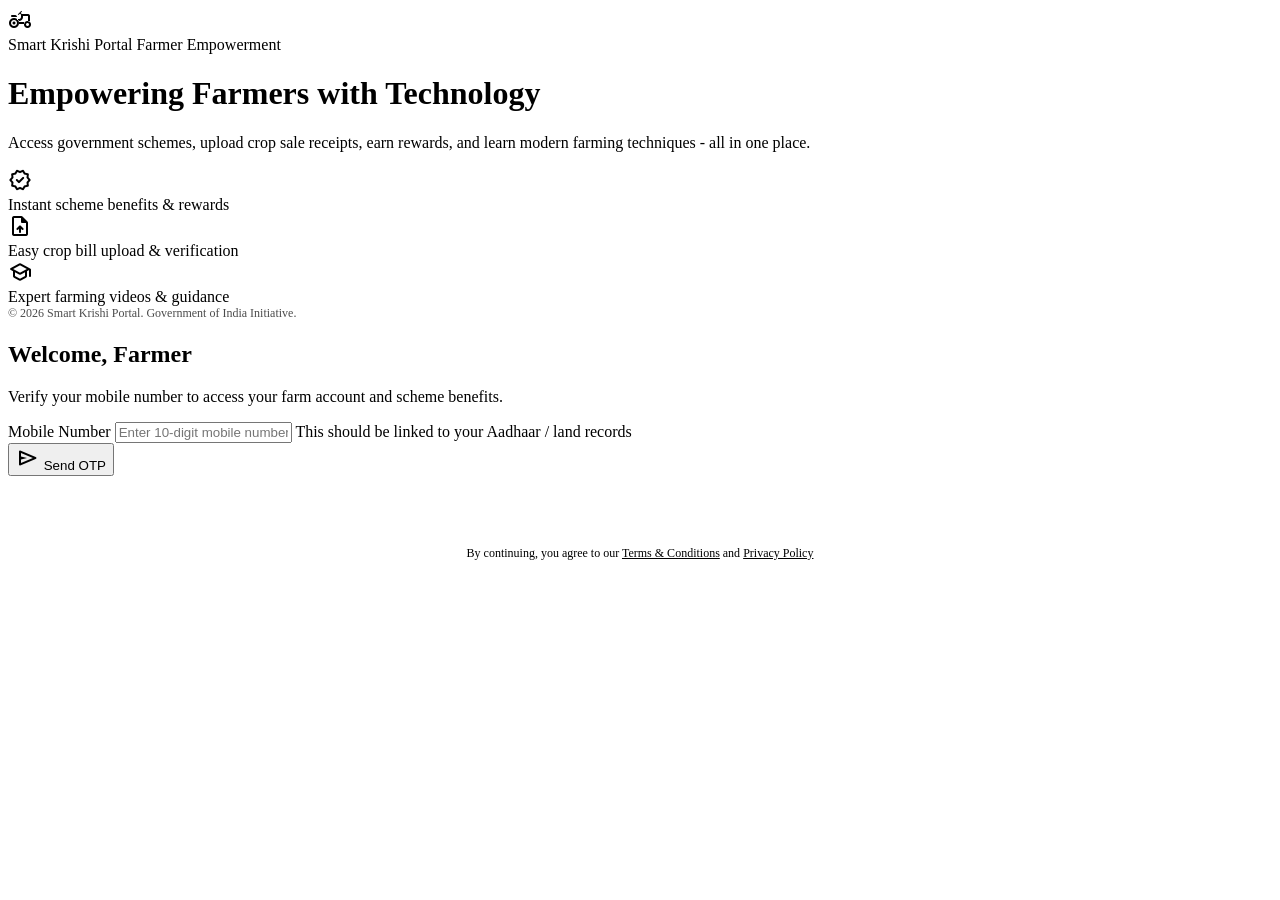
==== index.html @ aedfc5fe "Add files via upload" ====
<!DOCTYPE html>
<html lang="en">
<head>
    <meta charset="UTF-8">
    <meta name="viewport" content="width=device-width, initial-scale=1.0">
    <title>Smart Krishi Portal - Farmer Login</title>
    <link rel="preconnect" href="https://fonts.googleapis.com">
    <link rel="preconnect" href="https://fonts.gstatic.com" crossorigin>
    <link href="https://fonts.googleapis.com/css2?family=Nunito:wght@400;600;700;800&display=swap" rel="stylesheet">
    <link href="https://fonts.googleapis.com/css2?family=Material+Symbols+Rounded:opsz,wght,FILL,GRAD@24,400,1,0" rel="stylesheet" />
    <link rel="stylesheet" href="./styles/styles.css">
</head>
<body class="campaign-bhoomi">
    <div class="auth-layout">
        <!-- Left Visual Panel (Desktop Only) -->
        <div class="auth-visual">
            <div class="auth-brand">
                <div class="auth-brand-icon">
                    <span class="material-symbols-rounded">agriculture</span>
                </div>
                <div class="auth-brand-name">
                    Smart Krishi Portal
                    <span>Farmer Empowerment</span>
                </div>
            </div>
            
            <div class="auth-visual-content">
                <h1>Empowering Farmers with Technology</h1>
                <p>Access government schemes, upload crop sale receipts, earn rewards, and learn modern farming techniques - all in one place.</p>
                
                <div class="auth-features">
                    <div class="auth-feature">
                        <div class="auth-feature-icon">
                            <span class="material-symbols-rounded">verified</span>
                        </div>
                        <span>Instant scheme benefits & rewards</span>
                    </div>
                    <div class="auth-feature">
                        <div class="auth-feature-icon">
                            <span class="material-symbols-rounded">upload_file</span>
                        </div>
                        <span>Easy crop bill upload & verification</span>
                    </div>
                    <div class="auth-feature">
                        <div class="auth-feature-icon">
                            <span class="material-symbols-rounded">school</span>
                        </div>
                        <span>Expert farming videos & guidance</span>
                    </div>
                </div>
            </div>
            
            <div style="position: relative; z-index: 1; font-size: 12px; opacity: 0.7;">
                © 2026 Smart Krishi Portal. Government of India Initiative.
            </div>
        </div>
        
        <!-- Right Form Panel -->
        <div class="auth-form-container">
            <div class="auth-form">
                <h2>Welcome, Farmer</h2>
                <p class="auth-form-subtitle">Verify your mobile number to access your farm account and scheme benefits.</p>
                
                <form id="otpForm">
                    <div class="form-group">
                        <label class="form-label" for="mobileNumber">Mobile Number</label>
                        <input 
                            type="tel" 
                            id="mobileNumber" 
                            class="form-input" 
                            placeholder="Enter 10-digit mobile number"
                            maxlength="10"
                            pattern="[0-9]{10}"
                            required
                        >
                        <span class="form-hint">This should be linked to your Aadhaar / land records</span>
                    </div>
                    
                    <div id="otpSection" style="display: none;">
                        <label class="form-label">Enter OTP</label>
                        <p style="font-size: 13px; color: var(--brand-text-muted); margin-bottom: 16px;">
                            We've sent a 4-digit code to your mobile number
                        </p>
                        
                        <div class="otp-container">
                            <input type="text" class="otp-box" maxlength="1" inputmode="numeric" pattern="[0-9]">
                            <input type="text" class="otp-box" maxlength="1" inputmode="numeric" pattern="[0-9]">
                            <input type="text" class="otp-box" maxlength="1" inputmode="numeric" pattern="[0-9]">
                            <input type="text" class="otp-box" maxlength="1" inputmode="numeric" pattern="[0-9]">
                        </div>
                        
                        <p style="text-align: center; font-size: 13px; color: var(--brand-text-muted); margin-top: 16px;">
                            Didn't receive the code? <a href="#" style="color: var(--brand-primary); font-weight: 700;">Resend OTP</a>
                        </p>
                    </div>
                    
                    <button type="submit" class="btn btn-primary" id="submitBtn">
                        <span class="material-symbols-rounded">send</span>
                        Send OTP
                    </button>
                </form>
                
                <div style="margin-top: 32px; padding-top: 24px; border-top: 1px solid var(--brand-border); text-align: center;">
                    <p style="font-size: 12px; color: var(--brand-text-muted); line-height: 1.6;">
                        By continuing, you agree to our 
                        <a href="#" style="color: var(--brand-primary);">Terms & Conditions</a> and 
                        <a href="#" style="color: var(--brand-primary);">Privacy Policy</a>
                    </p>
                </div>
            </div>
        </div>
    </div>
    
    <script src="scripts/app.js"></script>
</body>
</html>
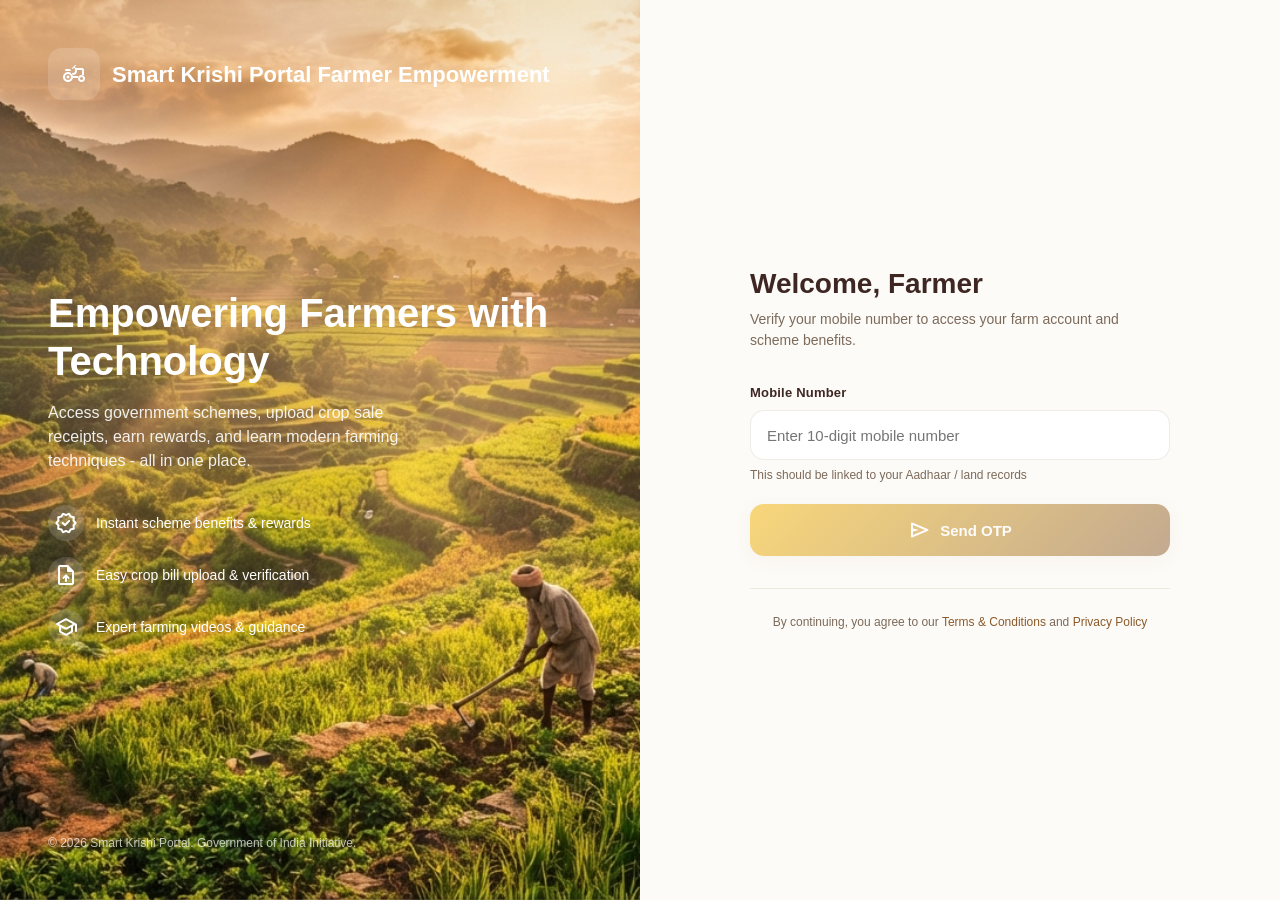
==== commit 2e13cc82: "Update index.html" ====
--- a/index.html
+++ b/index.html
@@ -12,7 +12,6 @@
 </head>
 <body class="campaign-bhoomi">
     <div class="auth-layout">
-        <!-- Left Visual Panel (Desktop Only) -->
         <div class="auth-visual">
             <div class="auth-brand">
                 <div class="auth-brand-icon">
@@ -55,7 +54,6 @@
             </div>
         </div>
         
-        <!-- Right Form Panel -->
         <div class="auth-form-container">
             <div class="auth-form">
                 <h2>Welcome, Farmer</h2>
@@ -113,4 +111,4 @@
     
     <script src="scripts/app.js"></script>
 </body>
-</html>+</html>
--- a/styles/styles.css
+++ b/styles/styles.css
@@ -0,0 +1,4003 @@
+@charset "UTF-8";
+:root {
+  --brand-primary: #8B5A2B;
+  --brand-primary-dark: #6B4423;
+  --brand-accent: #F4B400;
+  --brand-accent-light: #FFD54F;
+  --brand-bg: #FDFBF7;
+  --brand-surface: #FFFFFF;
+  --brand-text: #3E2723;
+  --brand-text-muted: #7C6A5B;
+  --brand-border: rgba(139, 90, 43, 0.12);
+  --success: #2D6A4F;
+  --success-light: #D1FAE5;
+  --warning: #D97706;
+  --warning-light: #FEF3C7;
+  --danger: #B91C1C;
+  --danger-light: #FEE2E2;
+  --locked: #6B7280;
+  --locked-light: #F3F4F6;
+  --font-heading: 'Nunito', sans-serif;
+  --font-body: 'Nunito', sans-serif;
+  --radius-sm: 10px;
+  --radius-md: 14px;
+  --radius-lg: 20px;
+  --radius-xl: 28px;
+  --shadow-sm: 0 2px 8px rgba(139, 90, 43, 0.06);
+  --shadow: 0 4px 16px rgba(139, 90, 43, 0.08);
+  --shadow-lg: 0 8px 32px rgba(139, 90, 43, 0.12);
+  --container-max: 1280px;
+  --sidebar-width: 260px;
+  --header-height: 72px;
+}
+
+body.campaign-krishi-tech {
+  --brand-primary: #0F4C5C;
+  --brand-primary-dark: #0A3A47;
+  --brand-accent: #00A896;
+  --brand-accent-light: #5FD3C4;
+  --brand-bg: #F1F5F9;
+  --brand-surface: #FFFFFF;
+  --brand-text: #1E293B;
+  --brand-text-muted: #64748B;
+  --brand-border: rgba(15, 76, 92, 0.12);
+  --radius-sm: 8px;
+  --radius-md: 12px;
+  --radius-lg: 16px;
+  --radius-xl: 20px;
+  --shadow: 0 4px 16px rgba(15, 76, 92, 0.08);
+}
+
+body.campaign-harit {
+  --brand-primary: #2D6A4F;
+  --brand-primary-dark: #1B4332;
+  --brand-accent: #95D5B2;
+  --brand-accent-light: #B7E4C7;
+  --brand-bg: #F8FAF5;
+  --brand-surface: #FFFFFF;
+  --brand-text: #1B4332;
+  --brand-text-muted: #52796F;
+  --brand-border: rgba(45, 106, 79, 0.12);
+}
+
+*,
+*::before,
+*::after {
+  box-sizing: border-box;
+  margin: 0;
+  padding: 0;
+}
+
+html {
+  scroll-behavior: smooth;
+  -webkit-text-size-adjust: 100%;
+}
+
+body {
+  font-family: var(--font-body);
+  background-color: #F5EFE6;
+  color: var(--brand-text);
+  min-height: 100vh;
+  line-height: 1.5;
+  transition: background-color 0.3s ease, color 0.3s ease;
+  -webkit-font-smoothing: antialiased;
+}
+
+body.no-scroll {
+  overflow: hidden !important;
+}
+
+img {
+  max-width: 100%;
+  display: block;
+}
+
+button {
+  font-family: inherit;
+  cursor: pointer;
+}
+
+input,
+select,
+textarea {
+  font-family: inherit;
+}
+
+a {
+  color: var(--brand-primary);
+  text-decoration: none;
+}
+
+h1,
+h2,
+h3,
+h4 {
+  font-family: var(--font-heading);
+  font-weight: 700;
+  color: var(--brand-text);
+  line-height: 1.2;
+}
+
+h1 {
+  font-size: 32px;
+}
+
+h2 {
+  font-size: 24px;
+}
+
+h3 {
+  font-size: 20px;
+}
+
+h4 {
+  font-size: 16px;
+}
+
+.text-black {
+  color: var(--brand-text);
+}
+
+.app-layout {
+  min-height: 100vh;
+  display: grid;
+  grid-template-columns: var(--sidebar-width) 1fr;
+  grid-template-rows: var(--header-height) 1fr;
+  grid-template-areas: "sidebar header" "sidebar main";
+}
+
+.sidebar {
+  grid-area: sidebar;
+  background: var(--brand-surface);
+  border-right: 1px solid var(--brand-border);
+  padding: 24px 0;
+  position: sticky;
+  top: 0;
+  height: 100vh;
+  overflow-y: auto;
+  display: flex;
+  flex-direction: column;
+}
+
+.sidebar-logo {
+  padding: 0 24px 24px;
+  border-bottom: 1px solid var(--brand-border);
+  margin-bottom: 16px;
+  display: flex;
+  align-items: center;
+  gap: 12px;
+}
+
+.sidebar-logo-icon {
+  width: 44px;
+  height: 44px;
+  border-radius: var(--radius-md);
+  background: linear-gradient(135deg, var(--brand-accent), var(--brand-primary));
+  display: flex;
+  align-items: center;
+  justify-content: center;
+  color: white;
+  font-size: 24px;
+}
+
+.sidebar-logo-text {
+  font-family: var(--font-heading);
+  font-weight: 800;
+  font-size: 18px;
+  color: var(--brand-text);
+}
+
+.sidebar-logo-text span {
+  display: block;
+  font-size: 11px;
+  font-weight: 500;
+  color: var(--brand-text-muted);
+  letter-spacing: 0.5px;
+  text-transform: uppercase;
+}
+
+.sidebar-nav {
+  flex: 1;
+  padding: 0 12px;
+}
+
+.nav-item {
+  display: flex;
+  align-items: center;
+  gap: 12px;
+  padding: 12px 16px;
+  border-radius: var(--radius-md);
+  color: var(--brand-text-muted);
+  font-weight: 600;
+  font-size: 14px;
+  margin-bottom: 4px;
+  transition: all 0.2s ease;
+}
+
+.nav-item:hover {
+  background: var(--brand-bg);
+  color: var(--brand-primary);
+}
+
+.nav-item.active {
+  background: linear-gradient(135deg, var(--brand-accent), var(--brand-primary));
+  color: white;
+  box-shadow: var(--shadow);
+}
+
+.nav-item .material-symbols-rounded {
+  font-size: 22px;
+}
+
+.sidebar-footer {
+  padding: 16px 24px;
+  border-top: 1px solid var(--brand-border);
+  margin-top: auto;
+}
+
+.theme-selector {
+  display: flex;
+  gap: 8px;
+}
+
+.theme-dot {
+  width: 28px;
+  height: 28px;
+  border-radius: 50%;
+  border: 2px solid transparent;
+  cursor: pointer;
+  transition: all 0.2s ease;
+}
+
+.theme-dot.active {
+  border-color: var(--brand-text);
+  transform: scale(1.1);
+}
+
+.theme-dot.bhoomi {
+  background: linear-gradient(135deg, #F4B400, #8B5A2B);
+}
+
+.theme-dot.krishi {
+  background: linear-gradient(135deg, #00A896, #0F4C5C);
+}
+
+.theme-dot.harit {
+  background: linear-gradient(135deg, #95D5B2, #2D6A4F);
+}
+
+.top-header {
+  grid-area: header;
+  background: var(--brand-surface);
+  border-bottom: 1px solid var(--brand-border);
+  padding: 0 32px;
+  display: flex;
+  align-items: center;
+  justify-content: space-between;
+  position: sticky;
+  top: 0;
+  z-index: 30;
+}
+
+.header-left {
+  display: flex;
+  align-items: center;
+  gap: 16px;
+}
+
+.mobile-menu-btn {
+  display: none;
+  width: 44px;
+  height: 44px;
+  border-radius: var(--radius-md);
+  border: none;
+  background: var(--brand-bg);
+  color: var(--brand-text);
+  align-items: center;
+  justify-content: center;
+}
+
+.page-title {
+  font-family: var(--font-heading);
+  font-size: 20px;
+  font-weight: 700;
+}
+
+.header-right {
+  display: flex;
+  align-items: center;
+  gap: 12px;
+}
+
+.header-icon-btn {
+  width: 44px;
+  height: 44px;
+  border-radius: var(--radius-md);
+  border: 1px solid var(--brand-border);
+  background: transparent;
+  color: var(--brand-text);
+  display: flex;
+  align-items: center;
+  justify-content: center;
+  position: relative;
+  transition: all 0.2s ease;
+}
+
+.header-icon-btn:hover {
+  background: var(--brand-bg);
+}
+
+.notification-dot {
+  position: absolute;
+  top: 8px;
+  right: 8px;
+  width: 10px;
+  height: 10px;
+  border-radius: 50%;
+  background: var(--danger);
+  border: 2px solid var(--brand-surface);
+}
+
+.user-chip {
+  display: flex;
+  align-items: center;
+  gap: 10px;
+  padding: 6px 14px 6px 6px;
+  border-radius: 999px;
+  background: var(--brand-bg);
+  border: 1px solid var(--brand-border);
+}
+
+.user-avatar {
+  width: 34px;
+  height: 34px;
+  border-radius: 50%;
+  background: linear-gradient(135deg, var(--brand-accent), var(--brand-primary));
+  color: white;
+  display: flex;
+  align-items: center;
+  justify-content: center;
+  font-weight: 700;
+  font-size: 14px;
+}
+
+.user-chip-name {
+  font-size: 13px;
+  font-weight: 700;
+  color: var(--brand-text);
+}
+
+.user-chip-role {
+  font-size: 11px;
+  color: var(--brand-text-muted);
+}
+
+.main-content {
+  grid-area: main;
+  padding: 32px;
+  overflow-x: hidden;
+}
+
+.auth-layout {
+  min-height: 100vh;
+  display: grid;
+  grid-template-columns: 1fr 1fr;
+  background: var(--brand-bg);
+}
+
+.auth-visual {
+  background: linear-gradient(135deg, var(--brand-primary) 0%, var(--brand-primary-dark) 100%);
+  padding: 48px;
+  display: flex;
+  flex-direction: column;
+  justify-content: space-between;
+  color: white;
+  position: relative;
+  overflow: hidden;
+  background-image: url("../assets/images/auth-visual-bg.png");
+  background-size: cover;
+  background-position: center;
+  background-blend-mode: overlay;
+}
+
+.auth-visual::before {
+  content: "";
+  position: absolute;
+  top: -50%;
+  right: -30%;
+  width: 600px;
+  height: 600px;
+  border-radius: 50%;
+  background: radial-gradient(circle, var(--brand-accent) 0%, transparent 70%);
+  opacity: 0.3;
+}
+
+.auth-brand {
+  display: flex;
+  align-items: center;
+  gap: 12px;
+  position: relative;
+  z-index: 1;
+}
+
+.auth-brand-icon {
+  width: 52px;
+  height: 52px;
+  border-radius: var(--radius-md);
+  background: rgba(255, 255, 255, 0.15);
+  display: flex;
+  align-items: center;
+  justify-content: center;
+  font-size: 28px;
+}
+
+.auth-brand-name {
+  font-family: var(--font-heading);
+  font-size: 22px;
+  font-weight: 800;
+}
+
+.auth-visual-content {
+  position: relative;
+  z-index: 1;
+}
+
+.auth-visual-content h1 {
+  font-size: 40px;
+  font-weight: 800;
+  color: white;
+  margin-bottom: 16px;
+  line-height: 1.2;
+}
+
+.auth-visual-content p {
+  font-size: 16px;
+  opacity: 0.9;
+  margin-bottom: 32px;
+  max-width: 400px;
+}
+
+.auth-features {
+  display: flex;
+  flex-direction: column;
+  gap: 16px;
+}
+
+.auth-feature {
+  display: flex;
+  align-items: center;
+  gap: 12px;
+  font-size: 14px;
+}
+
+.auth-feature-icon {
+  width: 36px;
+  height: 36px;
+  border-radius: 50%;
+  background: rgba(255, 255, 255, 0.15);
+  display: flex;
+  align-items: center;
+  justify-content: center;
+  font-size: 18px;
+}
+
+.auth-form-container {
+  display: flex;
+  align-items: center;
+  justify-content: center;
+  padding: 48px;
+}
+
+.auth-form {
+  width: 100%;
+  max-width: 420px;
+}
+
+.auth-form h2 {
+  font-size: 28px;
+  margin-bottom: 8px;
+}
+
+.auth-form-subtitle {
+  color: var(--brand-text-muted);
+  font-size: 14px;
+  margin-bottom: 32px;
+}
+
+.form-group {
+  margin-bottom: 20px;
+}
+
+.form-label {
+  display: block;
+  font-size: 13px;
+  font-weight: 700;
+  color: var(--brand-text);
+  margin-bottom: 8px;
+  letter-spacing: 0.2px;
+}
+
+.form-input,
+.form-select,
+.form-textarea {
+  width: 100%;
+  height: 50px;
+  padding: 0 16px;
+  border-radius: var(--radius-md);
+  border: 1.5px solid var(--brand-border);
+  background-color: var(--brand-surface);
+  color: var(--brand-text);
+  font-size: 15px;
+  transition: all 0.2s ease;
+}
+
+.form-textarea {
+  height: auto;
+  padding: 14px 16px;
+  resize: vertical;
+  min-height: 100px;
+}
+
+.form-input:focus,
+.form-select:focus,
+.form-textarea:focus {
+  outline: none;
+  border-color: var(--brand-accent);
+  box-shadow: 0 0 0 4px rgba(244, 180, 0, 0.15);
+}
+
+.form-hint {
+  display: block;
+  margin-top: 6px;
+  color: var(--brand-text-muted);
+  font-size: 12px;
+}
+
+.form-error {
+  display: block;
+  min-height: 16px;
+  margin-top: 6px;
+  color: var(--danger);
+  font-size: 12px;
+  font-weight: 600;
+}
+
+.otp-container {
+  display: flex;
+  gap: 12px;
+  justify-content: center;
+  margin: 28px 0;
+}
+
+.otp-box {
+  width: 64px;
+  height: 64px;
+  text-align: center;
+  font-size: 26px;
+  font-weight: 700;
+  border-radius: var(--radius-md);
+  border: 2px solid var(--brand-border);
+  background-color: var(--brand-surface);
+  color: var(--brand-text);
+  transition: all 0.2s ease;
+}
+
+.otp-box:focus {
+  outline: none;
+  border-color: var(--brand-accent);
+  transform: translateY(-2px);
+  box-shadow: var(--shadow);
+}
+
+.btn {
+  display: inline-flex;
+  align-items: center;
+  justify-content: center;
+  gap: 8px;
+  height: 52px;
+  padding: 0 24px;
+  border-radius: var(--radius-md);
+  border: none;
+  font-family: var(--font-heading);
+  font-size: 15px;
+  font-weight: 700;
+  cursor: pointer;
+  transition: all 0.2s ease;
+  text-decoration: none;
+}
+
+.btn-primary {
+  width: 100%;
+  background: linear-gradient(135deg, var(--brand-accent) 0%, var(--brand-primary) 100%);
+  color: #ffffff;
+  box-shadow: var(--shadow);
+}
+
+.btn-primary:hover:not(:disabled) {
+  filter: brightness(1.05);
+  transform: translateY(-1px);
+  box-shadow: var(--shadow-lg);
+}
+
+.btn-primary:active {
+  transform: scale(0.98);
+}
+
+.btn-primary:disabled {
+  opacity: 0.5;
+  cursor: not-allowed;
+}
+
+.btn-secondary {
+  width: 100%;
+  background: transparent;
+  border: 1.5px solid var(--brand-primary);
+  color: var(--brand-primary);
+}
+
+.btn-secondary:hover {
+  background: var(--brand-primary);
+  color: white;
+}
+
+.btn-ghost {
+  background: transparent;
+  color: var(--brand-primary);
+  height: 44px;
+}
+
+.btn-ghost:hover {
+  background: var(--brand-bg);
+}
+
+.btn-icon {
+  width: 44px;
+  height: 44px;
+  padding: 0;
+  border-radius: var(--radius-md);
+  background: var(--brand-bg);
+  border: 1px solid var(--brand-border);
+  color: var(--brand-text);
+  display: inline-flex;
+  align-items: center;
+  justify-content: center;
+}
+
+.btn-icon:hover {
+  background: var(--brand-accent-light);
+}
+
+.surface-card {
+  background: var(--brand-surface);
+  border-radius: var(--radius-lg);
+  padding: 24px;
+  box-shadow: var(--shadow-sm);
+  border: 1px solid var(--brand-border);
+}
+
+.stat-grid {
+  display: grid;
+  grid-template-columns: repeat(auto-fit, minmax(220px, 1fr));
+  gap: 20px;
+  margin-bottom: 32px;
+}
+
+.stat-card {
+  background: var(--brand-surface);
+  border-radius: var(--radius-lg);
+  padding: 24px;
+  display: flex;
+  align-items: center;
+  gap: 18px;
+  box-shadow: var(--shadow-sm);
+  border: 1px solid var(--brand-border);
+  transition: all 0.2s ease;
+}
+
+.stat-card:hover {
+  transform: translateY(-2px);
+  box-shadow: var(--shadow);
+}
+
+.stat-icon {
+  width: 56px;
+  height: 56px;
+  border-radius: var(--radius-md);
+  display: flex;
+  align-items: center;
+  justify-content: center;
+  font-size: 26px;
+  flex-shrink: 0;
+}
+
+.stat-card.primary .stat-icon {
+  background: linear-gradient(135deg, var(--brand-accent), var(--brand-primary));
+  color: white;
+}
+
+.stat-card.success .stat-icon {
+  background: var(--success-light);
+  color: var(--success);
+}
+
+.stat-card.warning .stat-icon {
+  background: var(--warning-light);
+  color: var(--warning);
+}
+
+.stat-card.accent .stat-icon {
+  background: var(--brand-accent-light);
+  color: var(--brand-primary-dark);
+}
+
+.stat-value {
+  font-family: var(--font-heading);
+  font-size: 26px;
+  font-weight: 800;
+  color: var(--brand-text);
+  line-height: 1;
+}
+
+.stat-label {
+  font-size: 13px;
+  color: var(--brand-text-muted);
+  margin-top: 4px;
+}
+
+.action-grid {
+  display: grid;
+  grid-template-columns: repeat(auto-fit, minmax(160px, 1fr));
+  gap: 16px;
+}
+
+.action-card {
+  background: var(--brand-surface);
+  border-radius: var(--radius-lg);
+  padding: 24px 16px;
+  display: flex;
+  flex-direction: column;
+  align-items: center;
+  gap: 12px;
+  text-decoration: none;
+  transition: all 0.2s ease;
+  box-shadow: var(--shadow-sm);
+  border: 1px solid var(--brand-border);
+  text-align: center;
+}
+
+.action-card:hover {
+  transform: translateY(-3px);
+  box-shadow: var(--shadow);
+  border-color: var(--brand-accent);
+}
+
+.action-icon {
+  width: 56px;
+  height: 56px;
+  border-radius: var(--radius-md);
+  background: linear-gradient(135deg, var(--brand-accent), var(--brand-primary));
+  display: flex;
+  align-items: center;
+  justify-content: center;
+  font-size: 26px;
+  color: white;
+}
+
+.action-label {
+  font-size: 14px;
+  font-weight: 700;
+  color: var(--brand-text);
+}
+
+.action-desc {
+  font-size: 12px;
+  color: var(--brand-text-muted);
+}
+
+.activity-list {
+  display: flex;
+  flex-direction: column;
+  gap: 12px;
+}
+
+.activity-item {
+  background: var(--brand-surface);
+  border-radius: var(--radius-md);
+  padding: 16px;
+  display: flex;
+  align-items: center;
+  gap: 16px;
+  border: 1px solid var(--brand-border);
+}
+
+.activity-icon {
+  width: 44px;
+  height: 44px;
+  border-radius: 50%;
+  display: flex;
+  align-items: center;
+  justify-content: center;
+  font-size: 20px;
+  flex-shrink: 0;
+}
+
+.activity-icon.success {
+  background: var(--success-light);
+  color: var(--success);
+}
+
+.activity-icon.pending {
+  background: var(--warning-light);
+  color: var(--warning);
+}
+
+.activity-icon.info {
+  background: var(--brand-accent-light);
+  color: var(--brand-primary-dark);
+}
+
+.activity-content {
+  flex: 1;
+}
+
+.activity-title {
+  font-size: 14px;
+  font-weight: 700;
+  color: var(--brand-text);
+}
+
+.activity-meta {
+  font-size: 12px;
+  color: var(--brand-text-muted);
+  margin-top: 2px;
+}
+
+.section-header {
+  display: flex;
+  align-items: center;
+  justify-content: space-between;
+  margin-bottom: 20px;
+}
+
+.section-title {
+  font-family: var(--font-heading);
+  font-size: 18px;
+  font-weight: 700;
+  color: var(--brand-text);
+}
+
+.section-link {
+  font-size: 13px;
+  font-weight: 700;
+  color: var(--brand-primary);
+  display: flex;
+  align-items: center;
+  gap: 4px;
+}
+
+.content-section {
+  margin-bottom: 32px;
+}
+
+.page-intro {
+  color: var(--brand-text-muted);
+  font-size: 14px;
+  line-height: 1.6;
+  margin-bottom: 24px;
+  max-width: 640px;
+}
+
+.claim-timer-card {
+  display: flex;
+  align-items: center;
+  background: var(--brand-surface);
+  border: 1.5px solid var(--danger);
+  border-radius: var(--radius-md);
+  padding: 16px 20px;
+  box-shadow: var(--shadow);
+  margin-bottom: 24px;
+}
+
+.claim-timer-card.is-urgent {
+  animation: timerPulse 1s infinite;
+}
+
+@keyframes timerPulse {
+  0%, 100% {
+    box-shadow: 0 0 0 0 rgba(185, 28, 28, 0.35);
+  }
+  50% {
+    box-shadow: 0 0 0 8px transparent;
+  }
+}
+.timer-icon {
+  padding-right: 16px;
+  color: var(--danger);
+  font-size: 36px;
+}
+
+.timer-divider {
+  width: 1px;
+  height: 54px;
+  margin-right: 18px;
+  background: linear-gradient(180deg, transparent, rgba(185, 28, 28, 0.5), transparent);
+}
+
+.timer-countdown {
+  font-family: var(--font-heading);
+  font-size: 32px;
+  font-weight: 800;
+  line-height: 1;
+  font-variant-numeric: tabular-nums;
+  color: var(--brand-text);
+}
+
+.timer-pill {
+  width: -moz-fit-content;
+  width: fit-content;
+  padding: 6px 14px;
+  border-radius: 6px;
+  background: var(--danger);
+  color: #fff;
+  font-size: 12px;
+  font-weight: 700;
+  margin-top: 6px;
+}
+
+.bill-upload-box {
+  min-height: 200px;
+  width: 100%;
+  padding: 24px;
+  border: 2px dashed var(--brand-accent);
+  border-radius: var(--radius-lg);
+  background: var(--brand-surface);
+  display: flex;
+  align-items: center;
+  justify-content: center;
+  cursor: pointer;
+  overflow: hidden;
+  transition: all 0.2s ease;
+}
+
+.bill-upload-box:hover {
+  border-color: var(--brand-primary);
+  background: var(--brand-bg);
+}
+
+.bill-upload-box.has-file {
+  border-style: solid;
+  border-color: var(--success);
+  padding: 12px;
+}
+
+.upload-placeholder {
+  display: flex;
+  flex-direction: column;
+  align-items: center;
+  gap: 8px;
+  text-align: center;
+}
+
+.upload-placeholder.hidden {
+  display: none;
+}
+
+.camera-circle {
+  width: 64px;
+  height: 64px;
+  border-radius: 50%;
+  background: var(--brand-accent-light);
+  color: var(--brand-primary);
+  display: flex;
+  align-items: center;
+  justify-content: center;
+  font-size: 28px;
+  margin-bottom: 8px;
+}
+
+.capture-title {
+  color: var(--brand-primary);
+  font-size: 15px;
+  font-weight: 700;
+}
+
+.capture-subtitle {
+  color: var(--brand-text-muted);
+  font-size: 12px;
+}
+
+.bill-preview {
+  max-width: 100%;
+  max-height: 220px;
+  -o-object-fit: contain;
+     object-fit: contain;
+  border-radius: var(--radius-md);
+}
+
+.bill-preview.hidden {
+  display: none;
+}
+
+.retake-btn {
+  display: block;
+  margin: 12px auto 0;
+  border: none;
+  background: transparent;
+  color: var(--brand-primary);
+  font-size: 13px;
+  font-weight: 700;
+  cursor: pointer;
+  text-decoration: underline;
+}
+
+.retake-btn.hidden {
+  display: none;
+}
+
+.location-status {
+  display: flex;
+  align-items: center;
+  gap: 10px;
+  margin: 16px 0;
+  padding: 12px 16px;
+  border-radius: var(--radius-sm);
+  background: var(--locked-light);
+  color: var(--brand-text-muted);
+  font-size: 13px;
+  font-weight: 600;
+}
+
+.location-status.is-ok {
+  background: var(--success-light);
+  color: var(--success);
+}
+
+.location-status.is-blocked {
+  background: var(--danger-light);
+  color: var(--danger);
+}
+
+.scratch-section {
+  padding: 24px;
+  max-width: 500px;
+  margin: 0 auto;
+}
+
+.scratch-card-container {
+  position: relative;
+  width: 100%;
+  aspect-ratio: 16/10;
+  border-radius: var(--radius-lg);
+  overflow: hidden;
+  box-shadow: var(--shadow-lg);
+}
+
+.reward-display {
+  position: absolute;
+  inset: 0;
+  background: linear-gradient(135deg, var(--brand-accent), var(--brand-primary));
+  display: flex;
+  flex-direction: column;
+  align-items: center;
+  justify-content: center;
+  color: white;
+  text-align: center;
+  padding: 24px;
+}
+
+.reward-amount {
+  font-family: var(--font-heading);
+  font-size: 48px;
+  font-weight: 800;
+  line-height: 1;
+  margin-bottom: 8px;
+}
+
+.reward-brand {
+  font-size: 20px;
+  font-weight: 700;
+  margin-bottom: 12px;
+}
+
+.scratch-canvas {
+  position: absolute;
+  inset: 0;
+  width: 100%;
+  height: 100%;
+  cursor: pointer;
+  touch-action: none;
+}
+
+.progress-bar-container {
+  width: 100%;
+  height: 10px;
+  background: var(--brand-bg);
+  border-radius: 5px;
+  overflow: hidden;
+  margin: 20px 0 12px;
+}
+
+.progress-bar-fill {
+  height: 100%;
+  width: 0%;
+  background: linear-gradient(90deg, var(--brand-accent), var(--brand-primary));
+  border-radius: 5px;
+  transition: width 0.3s ease;
+}
+
+.winnings-card {
+  background: linear-gradient(135deg, var(--brand-accent), var(--brand-primary));
+  border-radius: var(--radius-lg);
+  padding: 28px;
+  display: flex;
+  align-items: center;
+  gap: 24px;
+  color: white;
+  box-shadow: var(--shadow-lg);
+  margin-bottom: 24px;
+}
+
+.winnings-icon {
+  width: 72px;
+  height: 72px;
+  border-radius: var(--radius-md);
+  background: rgba(255, 255, 255, 0.2);
+  display: flex;
+  align-items: center;
+  justify-content: center;
+  font-size: 32px;
+  flex-shrink: 0;
+}
+
+.winnings-amount {
+  font-family: var(--font-heading);
+  font-size: 40px;
+  font-weight: 800;
+  line-height: 1;
+  margin-bottom: 4px;
+}
+
+.winnings-label {
+  font-size: 14px;
+  opacity: 0.9;
+}
+
+.filter-tabs {
+  display: flex;
+  gap: 10px;
+  margin-bottom: 20px;
+  flex-wrap: wrap;
+}
+
+.filter-tab {
+  height: 42px;
+  padding: 0 20px;
+  border-radius: var(--radius-md);
+  border: 2px solid var(--brand-border);
+  background: var(--brand-surface);
+  color: var(--brand-text);
+  font-size: 14px;
+  font-weight: 700;
+  cursor: pointer;
+  transition: all 0.2s ease;
+}
+
+.filter-tab.active {
+  background: var(--brand-primary);
+  border-color: var(--brand-primary);
+  color: white;
+}
+
+.vouchers-grid {
+  display: grid;
+  grid-template-columns: repeat(auto-fill, minmax(320px, 1fr));
+  gap: 16px;
+}
+
+.voucher-card {
+  background: var(--brand-surface);
+  border-radius: var(--radius-lg);
+  padding: 20px;
+  display: flex;
+  gap: 20px;
+  box-shadow: var(--shadow-sm);
+  border: 1px solid var(--brand-border);
+  transition: all 0.2s ease;
+}
+
+.voucher-card:hover {
+  transform: translateY(-2px);
+  box-shadow: var(--shadow);
+}
+
+.voucher-left {
+  display: flex;
+  flex-direction: column;
+  align-items: center;
+  justify-content: center;
+  min-width: 100px;
+  padding-right: 20px;
+  border-right: 2px dashed var(--brand-border);
+}
+
+.voucher-amount {
+  font-family: var(--font-heading);
+  font-size: 28px;
+  font-weight: 800;
+  color: var(--brand-primary);
+  line-height: 1;
+  margin-bottom: 6px;
+}
+
+.voucher-brand {
+  font-size: 13px;
+  font-weight: 700;
+  color: var(--brand-text);
+}
+
+.voucher-right {
+  flex: 1;
+  display: flex;
+  flex-direction: column;
+  gap: 10px;
+}
+
+.voucher-status {
+  display: inline-flex;
+  align-items: center;
+  gap: 6px;
+  padding: 5px 12px;
+  border-radius: 20px;
+  font-size: 12px;
+  font-weight: 700;
+  width: -moz-fit-content;
+  width: fit-content;
+}
+
+.voucher-status.redeemed {
+  background: var(--success-light);
+  color: var(--success);
+}
+
+.voucher-status.active {
+  background: var(--warning-light);
+  color: var(--warning);
+}
+
+.voucher-type {
+  font-size: 14px;
+  font-weight: 700;
+  color: var(--brand-text);
+}
+
+.voucher-validity {
+  font-size: 12px;
+  color: var(--brand-text-muted);
+  display: flex;
+  align-items: center;
+  gap: 6px;
+}
+
+.voucher-action {
+  height: 38px;
+  border-radius: var(--radius-md);
+  border: none;
+  background: var(--brand-primary);
+  color: white;
+  font-size: 13px;
+  font-weight: 700;
+  cursor: pointer;
+  transition: all 0.2s ease;
+}
+
+.voucher-action:hover:not(:disabled) {
+  background: var(--brand-accent);
+  color: var(--brand-primary-dark);
+}
+
+.voucher-action:disabled {
+  background: var(--locked-light);
+  color: var(--locked);
+  cursor: not-allowed;
+}
+
+.file-row {
+  height: 52px;
+  padding: 0 16px;
+  border-radius: var(--radius-md);
+  border: 1.5px solid var(--brand-border);
+  background: var(--brand-surface);
+  color: var(--brand-text-muted);
+  display: flex;
+  align-items: center;
+  justify-content: space-between;
+  gap: 12px;
+  cursor: pointer;
+  font-size: 14px;
+}
+
+.file-row__btn {
+  color: var(--brand-primary);
+  font-weight: 700;
+  text-decoration: underline;
+}
+
+.file-row.has-file {
+  border-color: var(--success);
+  color: var(--brand-text);
+}
+
+.accordion {
+  margin-bottom: 20px;
+  border-radius: var(--radius-md);
+  background: var(--brand-surface);
+  overflow: hidden;
+  border: 1px solid var(--brand-border);
+}
+
+.accordion-trigger {
+  width: 100%;
+  height: 54px;
+  padding: 0 18px;
+  border: none;
+  background: transparent;
+  color: var(--brand-text);
+  display: flex;
+  align-items: center;
+  justify-content: space-between;
+  font-family: var(--font-heading);
+  font-weight: 700;
+  font-size: 14px;
+  cursor: pointer;
+}
+
+.accordion-trigger span {
+  display: flex;
+  align-items: center;
+  gap: 10px;
+}
+
+.accordion-trigger .material-symbols-rounded:last-child {
+  transition: transform 0.25s ease;
+}
+
+.accordion-trigger[aria-expanded=true] .material-symbols-rounded:last-child {
+  transform: rotate(180deg);
+}
+
+.accordion-trigger[aria-expanded=true] .material-symbols-rounded.main-icon {
+  transform: rotate(0deg);
+}
+
+.accordion-panel {
+  max-height: 0;
+  overflow: hidden;
+  transition: max-height 0.35s ease;
+}
+
+.accordion-inner {
+  padding: 4px 18px 18px;
+}
+
+.terms-block {
+  padding: 20px 0;
+  margin-bottom: 20px;
+  border-top: 1px solid var(--brand-border);
+  border-bottom: 1px solid var(--brand-border);
+}
+
+.terms-block h4 {
+  margin: 0 0 12px;
+  font-family: var(--font-heading);
+  font-size: 13px;
+  text-transform: uppercase;
+  letter-spacing: 0.6px;
+  color: var(--brand-text-muted);
+}
+
+.terms-list {
+  list-style: none;
+  margin: 0 0 16px;
+}
+
+.terms-list:last-child {
+  margin-bottom: 0;
+}
+
+.terms-list li {
+  position: relative;
+  padding-left: 26px;
+  color: var(--brand-text-muted);
+  font-size: 13px;
+  line-height: 1.7;
+  margin-bottom: 4px;
+}
+
+.terms-list li::before {
+  position: absolute;
+  left: 0;
+  top: 2px;
+  font-family: "Material Symbols Rounded";
+  font-weight: 900;
+  font-size: 16px;
+  font-variation-settings: "FILL" 1;
+}
+
+.terms-list--do li::before {
+  content: "check_circle";
+  color: var(--success);
+}
+
+.terms-list--dont li::before {
+  content: "cancel";
+  color: var(--danger);
+}
+
+.captcha-row {
+  display: flex;
+  align-items: center;
+  gap: 12px;
+  margin-bottom: 16px;
+}
+
+.captcha-question {
+  padding: 12px 18px;
+  border-radius: var(--radius-sm);
+  background: var(--brand-bg);
+  color: var(--brand-text);
+  font-family: var(--font-heading);
+  font-weight: 800;
+  white-space: nowrap;
+}
+
+.captcha-input {
+  width: 100px;
+  text-align: center;
+}
+
+.consent-row {
+  display: flex;
+  align-items: flex-start;
+  gap: 10px;
+  margin-bottom: 24px;
+  color: var(--brand-text-muted);
+  font-size: 13px;
+  line-height: 1.5;
+  cursor: pointer;
+}
+
+.consent-row input {
+  width: 20px;
+  height: 20px;
+  margin-top: 1px;
+  accent-color: var(--brand-primary);
+}
+
+.video-categories {
+  display: flex;
+  gap: 10px;
+  margin-bottom: 24px;
+  flex-wrap: wrap;
+}
+
+.category-chip {
+  height: 40px;
+  padding: 0 18px;
+  border-radius: 999px;
+  border: 1.5px solid var(--brand-border);
+  background: var(--brand-surface);
+  color: var(--brand-text);
+  font-size: 13px;
+  font-weight: 700;
+  cursor: pointer;
+  display: inline-flex;
+  align-items: center;
+  gap: 6px;
+  transition: all 0.2s ease;
+}
+
+.category-chip.active {
+  background: var(--brand-primary);
+  border-color: var(--brand-primary);
+  color: white;
+}
+
+.video-grid {
+  display: grid;
+  grid-template-columns: repeat(auto-fill, minmax(280px, 1fr));
+  gap: 20px;
+}
+
+.video-card {
+  background: var(--brand-surface);
+  border-radius: var(--radius-lg);
+  overflow: hidden;
+  box-shadow: var(--shadow-sm);
+  border: 1px solid var(--brand-border);
+  transition: all 0.2s ease;
+  cursor: pointer;
+}
+
+.video-card:hover {
+  transform: translateY(-3px);
+  box-shadow: var(--shadow);
+}
+
+.video-thumbnail {
+  position: relative;
+  aspect-ratio: 16/9;
+  background: var(--brand-bg);
+  overflow: hidden;
+}
+
+.video-thumbnail img {
+  width: 100%;
+  height: 100%;
+  -o-object-fit: cover;
+     object-fit: cover;
+}
+
+.video-duration {
+  position: absolute;
+  bottom: 10px;
+  right: 10px;
+  background: rgba(0, 0, 0, 0.75);
+  color: white;
+  padding: 3px 8px;
+  border-radius: 4px;
+  font-size: 11px;
+  font-weight: 700;
+}
+
+.video-play-btn {
+  position: absolute;
+  inset: 0;
+  display: flex;
+  align-items: center;
+  justify-content: center;
+  background: rgba(0, 0, 0, 0.25);
+  opacity: 0;
+  transition: opacity 0.2s ease;
+}
+
+.video-card:hover .video-play-btn {
+  opacity: 1;
+}
+
+.video-play-icon {
+  width: 56px;
+  height: 56px;
+  border-radius: 50%;
+  background: var(--brand-accent);
+  color: var(--brand-primary-dark);
+  display: flex;
+  align-items: center;
+  justify-content: center;
+  font-size: 32px;
+}
+
+.video-info {
+  padding: 16px;
+}
+
+.video-category {
+  display: inline-block;
+  font-size: 11px;
+  font-weight: 700;
+  color: var(--brand-primary);
+  text-transform: uppercase;
+  letter-spacing: 0.5px;
+  margin-bottom: 6px;
+}
+
+.video-title {
+  font-size: 15px;
+  font-weight: 700;
+  color: var(--brand-text);
+  margin-bottom: 8px;
+  line-height: 1.4;
+}
+
+.video-meta {
+  display: flex;
+  align-items: center;
+  gap: 12px;
+  font-size: 12px;
+  color: var(--brand-text-muted);
+}
+
+.video-meta-item {
+  display: flex;
+  align-items: center;
+  gap: 4px;
+}
+
+.video-meta-item .material-symbols-rounded {
+  font-size: 14px;
+}
+
+.shorts-section {
+  margin-bottom: 32px;
+}
+
+.shorts-carousel {
+  display: flex;
+  gap: 16px;
+  overflow-x: auto;
+  padding-bottom: 12px;
+  scroll-snap-type: x mandatory;
+  scrollbar-width: thin;
+}
+
+.shorts-carousel::-webkit-scrollbar {
+  height: 6px;
+}
+
+.shorts-carousel::-webkit-scrollbar-thumb {
+  background: var(--brand-border);
+  border-radius: 3px;
+}
+
+.short-card {
+  flex: 0 0 200px;
+  scroll-snap-align: start;
+  border-radius: var(--radius-lg);
+  overflow: hidden;
+  position: relative;
+  aspect-ratio: 9/16;
+  background: var(--brand-bg);
+  cursor: pointer;
+}
+
+.short-card::after {
+  content: "";
+  position: absolute;
+  inset: 0;
+  border-radius: inherit;
+  pointer-events: none;
+  transition: box-shadow 0.2s ease;
+}
+
+.short-card:hover::after {
+  box-shadow: inset 0 0 24px rgba(0, 0, 0, 0.6);
+}
+
+.short-card img {
+  width: 100%;
+  height: 100%;
+  -o-object-fit: cover;
+     object-fit: cover;
+}
+
+.short-overlay {
+  position: absolute;
+  inset: 0;
+  background: linear-gradient(to top, rgba(0, 0, 0, 0.8) 0%, transparent 60%);
+  padding: 16px;
+  display: flex;
+  flex-direction: column;
+  justify-content: flex-end;
+  color: white;
+}
+
+.short-title {
+  font-size: 14px;
+  font-weight: 700;
+  margin-bottom: 4px;
+  line-height: 1.3;
+}
+
+.short-views {
+  font-size: 11px;
+  opacity: 0.85;
+  display: flex;
+  align-items: center;
+  gap: 4px;
+}
+
+.modal-overlay {
+  position: fixed;
+  inset: 0;
+  z-index: 1000;
+  padding: 20px;
+  background: rgba(0, 0, 0, 0.65);
+  backdrop-filter: blur(3px);
+  display: flex;
+  align-items: center;
+  justify-content: center;
+  opacity: 0;
+  visibility: hidden;
+  transition: all 0.25s ease;
+}
+
+.modal-overlay.is-open,
+.modal-overlay.active {
+  opacity: 1;
+  visibility: visible;
+}
+
+.modal-content {
+  position: relative;
+  width: 100%;
+  max-width: 420px;
+  padding: 36px 24px 28px;
+  border-radius: var(--radius-lg);
+  background: var(--brand-surface);
+  color: var(--brand-text);
+  text-align: center;
+  box-shadow: 0 20px 60px rgba(0, 0, 0, 0.3);
+  transform: scale(0.94) translateY(10px);
+  transition: transform 0.3s cubic-bezier(0.34, 1.56, 0.64, 1);
+}
+
+.modal-overlay.is-open .modal-content,
+.modal-overlay.active .modal-content {
+  transform: scale(1) translateY(0);
+}
+
+.modal-close {
+  position: absolute;
+  top: 14px;
+  right: 14px;
+  width: 36px;
+  height: 36px;
+  border: none;
+  border-radius: 50%;
+  background: var(--brand-bg);
+  color: var(--brand-text);
+  cursor: pointer;
+  display: flex;
+  align-items: center;
+  justify-content: center;
+}
+
+.modal-icon {
+  width: 80px;
+  height: 80px;
+  margin: 0 auto 20px;
+  border-radius: 50%;
+  display: flex;
+  align-items: center;
+  justify-content: center;
+  color: #fff;
+  font-size: 36px;
+  background: linear-gradient(135deg, var(--brand-accent), var(--brand-primary));
+}
+
+.modal-icon--danger {
+  background: var(--danger);
+}
+
+.modal-icon--success {
+  background: var(--success);
+}
+
+.modal-content h3 {
+  font-size: 22px;
+  margin-bottom: 10px;
+}
+
+.modal-content p {
+  font-size: 14px;
+  line-height: 1.5;
+  color: var(--brand-text-muted);
+  margin-bottom: 24px;
+}
+
+.badge {
+  display: inline-flex;
+  align-items: center;
+  gap: 5px;
+  padding: 5px 12px;
+  border-radius: 999px;
+  font-size: 11px;
+  font-weight: 700;
+  white-space: nowrap;
+}
+
+.badge--success {
+  background: var(--success-light);
+  color: var(--success);
+}
+
+.badge--warning {
+  background: var(--warning-light);
+  color: var(--warning);
+}
+
+.badge--danger {
+  background: var(--danger-light);
+  color: var(--danger);
+}
+
+.badge--locked {
+  background: var(--locked-light);
+  color: var(--locked);
+}
+
+.attempt-pill {
+  padding: 6px 12px;
+  border-radius: 999px;
+  background: var(--warning-light);
+  color: var(--warning);
+  font-size: 12px;
+  font-weight: 700;
+}
+
+.empty-state {
+  padding: 48px 20px;
+  text-align: center;
+  color: var(--brand-text-muted);
+  font-size: 14px;
+}
+
+.empty-state .material-symbols-rounded {
+  display: block;
+  font-size: 48px;
+  margin-bottom: 12px;
+  opacity: 0.4;
+}
+
+@media (max-width: 1024px) {
+  .app-layout {
+    grid-template-columns: 1fr;
+    grid-template-areas: "header" "main";
+  }
+  .sidebar {
+    position: fixed;
+    top: 0;
+    left: 0;
+    width: 280px;
+    z-index: 100;
+    transform: translateX(-100%);
+    transition: transform 0.3s ease;
+  }
+  .sidebar.is-open {
+    transform: translateX(0);
+    box-shadow: 4px 0 20px rgba(0, 0, 0, 0.15);
+  }
+  .mobile-menu-btn {
+    display: inline-flex;
+  }
+  .main-content {
+    padding: 24px;
+  }
+}
+@media (max-width: 640px) {
+  .auth-layout {
+    grid-template-columns: 1fr;
+  }
+  .auth-visual {
+    display: none;
+  }
+  .auth-form-container {
+    padding: 24px;
+  }
+  .top-header {
+    padding: 0 16px;
+  }
+  .main-content {
+    padding: 16px;
+  }
+  .stat-grid {
+    grid-template-columns: 1fr 1fr;
+    gap: 12px;
+  }
+  .stat-card {
+    padding: 16px;
+    gap: 12px;
+  }
+  .stat-icon {
+    width: 44px;
+    height: 44px;
+    font-size: 22px;
+  }
+  .stat-value {
+    font-size: 20px;
+  }
+  .action-grid {
+    grid-template-columns: repeat(2, 1fr);
+    gap: 12px;
+  }
+  .winnings-card {
+    padding: 20px;
+    gap: 16px;
+  }
+  .winnings-icon {
+    width: 56px;
+    height: 56px;
+    font-size: 26px;
+  }
+  .winnings-amount {
+    font-size: 32px;
+  }
+  .vouchers-grid {
+    grid-template-columns: 1fr;
+  }
+  .video-grid {
+    grid-template-columns: 1fr;
+  }
+  .otp-box {
+    width: 56px;
+    height: 56px;
+    font-size: 22px;
+  }
+  .user-details,
+  .user-chip-name,
+  .user-chip-role {
+    display: none;
+  }
+  .user-chip {
+    padding: 6px;
+  }
+  .page-title {
+    font-size: 17px;
+  }
+}
+.sidebar-overlay {
+  display: none;
+  position: fixed;
+  inset: 0;
+  background: rgba(0, 0, 0, 0.5);
+  z-index: 99;
+}
+
+.sidebar-overlay.is-open {
+  display: block;
+}
+
+.verified-strip {
+  display: flex;
+  align-items: center;
+  gap: 14px;
+  padding: 16px 20px;
+  margin-bottom: 24px;
+  border-radius: var(--radius-md);
+  background: var(--success-light);
+  border: 1px solid rgba(45, 106, 79, 0.2);
+  color: var(--success);
+}
+
+.verified-strip .material-symbols-rounded {
+  font-size: 28px;
+}
+
+.verified-strip strong {
+  display: block;
+  font-size: 14px;
+}
+
+.verified-strip span:not(.material-symbols-rounded) {
+  font-size: 12px;
+  opacity: 0.85;
+}
+
+.scratch-layout {
+  display: grid;
+  grid-template-columns: minmax(0, 1.35fr) minmax(280px, 0.65fr);
+  gap: 24px;
+  align-items: start;
+}
+
+.scratch-panel {
+  padding: 32px;
+}
+
+.congrats-block {
+  text-align: center;
+  margin-bottom: 28px;
+}
+
+.congrats-icon {
+  width: 76px;
+  height: 76px;
+  margin: 0 auto 18px;
+  border-radius: 50%;
+  background: linear-gradient(135deg, var(--brand-accent), var(--brand-primary));
+  color: #fff;
+  display: flex;
+  align-items: center;
+  justify-content: center;
+  font-size: 34px;
+  box-shadow: var(--shadow);
+}
+
+.congrats-block h2 {
+  font-size: 26px;
+  margin-bottom: 8px;
+}
+
+.congrats-block p {
+  font-size: 14px;
+  color: var(--brand-text-muted);
+  max-width: 420px;
+  margin: 0 auto;
+}
+
+.scratch-card-wrapper {
+  max-width: 460px;
+  margin: 0 auto;
+}
+
+.reward-icon {
+  font-size: 40px;
+  margin-bottom: 8px;
+  opacity: 0.95;
+}
+
+.reward-validity {
+  font-size: 12px;
+  opacity: 0.9;
+}
+
+.scratch-instructions {
+  display: flex;
+  align-items: center;
+  justify-content: center;
+  gap: 8px;
+  margin-top: 18px;
+  font-size: 13px;
+  color: var(--brand-text-muted);
+}
+
+.scratch-instructions .material-symbols-rounded {
+  font-size: 18px;
+  color: var(--brand-primary);
+}
+
+.scratch-instructions.is-done {
+  color: var(--success);
+  font-weight: 700;
+}
+
+.scratch-instructions.is-done .material-symbols-rounded {
+  color: var(--success);
+}
+
+.progress-section {
+  margin-top: 18px;
+  text-align: center;
+}
+
+.progress-text {
+  font-size: 13px;
+  font-weight: 700;
+  color: var(--brand-text);
+}
+
+.reveal-fallback {
+  width: 100%;
+  margin-top: 8px;
+  font-size: 13px;
+}
+
+.scratch-aside {
+  display: flex;
+  flex-direction: column;
+  gap: 20px;
+}
+
+.info-card .section-title {
+  margin-bottom: 16px;
+}
+
+.info-steps {
+  list-style: none;
+  display: flex;
+  flex-direction: column;
+  gap: 16px;
+}
+
+.info-steps li {
+  display: flex;
+  gap: 12px;
+}
+
+.info-steps .material-symbols-rounded {
+  color: var(--brand-primary);
+  font-size: 22px;
+  flex-shrink: 0;
+}
+
+.info-steps strong {
+  display: block;
+  font-size: 13px;
+  margin-bottom: 2px;
+}
+
+.info-steps p {
+  font-size: 12px;
+  color: var(--brand-text-muted);
+  line-height: 1.5;
+}
+
+.reward-pool {
+  display: flex;
+  flex-direction: column;
+  gap: 10px;
+}
+
+.reward-pool-item {
+  display: flex;
+  align-items: center;
+  gap: 10px;
+  padding: 12px 14px;
+  border-radius: var(--radius-sm);
+  background: var(--brand-bg);
+  font-size: 13px;
+  font-weight: 700;
+  color: var(--brand-text);
+}
+
+.reward-pool-item .material-symbols-rounded {
+  color: var(--brand-primary);
+  font-size: 20px;
+}
+
+.scratch-terms {
+  font-size: 12px;
+  line-height: 1.6;
+  color: var(--brand-text-muted);
+  text-align: center;
+}
+
+.celebration-icon {
+  animation: bounceIn 0.6s ease;
+}
+
+@keyframes bounceIn {
+  0%, 100% {
+    transform: translateY(0);
+  }
+  50% {
+    transform: translateY(-14px);
+  }
+}
+.prize-display {
+  padding: 22px;
+  margin-bottom: 20px;
+  border-radius: var(--radius-md);
+  background: linear-gradient(135deg, var(--brand-accent), var(--brand-primary));
+  color: #fff;
+}
+
+.prize-icon {
+  font-size: 36px;
+  margin-bottom: 6px;
+}
+
+.prize-name {
+  font-family: var(--font-heading);
+  font-size: 20px;
+  font-weight: 800;
+}
+
+.prize-meta {
+  font-size: 12px;
+  opacity: 0.9;
+  margin-top: 4px;
+}
+
+@media (max-width: 1024px) {
+  .scratch-layout {
+    grid-template-columns: 1fr;
+  }
+  .scratch-panel {
+    padding: 24px;
+  }
+}
+@media (max-width: 640px) {
+  .scratch-panel {
+    padding: 18px;
+  }
+  .congrats-block h2 {
+    font-size: 22px;
+  }
+  .reward-amount {
+    font-size: 32px;
+  }
+  .reward-brand {
+    font-size: 15px;
+  }
+  .reward-icon {
+    font-size: 30px;
+  }
+}
+.voucher-code-display {
+  padding: 24px 20px;
+  margin: 20px 0;
+  border-radius: var(--radius-md);
+  background: linear-gradient(135deg, var(--brand-accent), var(--brand-primary));
+  color: white;
+  text-align: center;
+}
+
+.voucher-code-label {
+  font-size: 12px;
+  opacity: 0.9;
+  margin-bottom: 8px;
+  text-transform: uppercase;
+  letter-spacing: 0.5px;
+}
+
+.voucher-code {
+  font-family: "Courier New", monospace;
+  font-size: 28px;
+  font-weight: 800;
+  letter-spacing: 2px;
+  margin-bottom: 12px;
+  word-break: break-all;
+}
+
+.copy-code-btn {
+  display: inline-flex;
+  align-items: center;
+  gap: 6px;
+  padding: 8px 16px;
+  border-radius: var(--radius-sm);
+  border: 1.5px solid rgba(255, 255, 255, 0.3);
+  background: rgba(255, 255, 255, 0.15);
+  color: white;
+  font-size: 13px;
+  font-weight: 700;
+  cursor: pointer;
+  transition: all 0.2s ease;
+}
+
+.copy-code-btn:hover {
+  background: rgba(255, 255, 255, 0.25);
+  border-color: rgba(255, 255, 255, 0.5);
+}
+
+.copy-code-btn .material-symbols-rounded {
+  font-size: 16px;
+}
+
+.collection-info {
+  display: flex;
+  gap: 12px;
+  padding: 16px;
+  margin-bottom: 20px;
+  border-radius: var(--radius-sm);
+  background: var(--brand-bg);
+  text-align: left;
+}
+
+.collection-info .material-symbols-rounded {
+  color: var(--brand-primary);
+  font-size: 24px;
+  flex-shrink: 0;
+}
+
+.collection-info strong {
+  display: block;
+  font-size: 13px;
+  margin-bottom: 4px;
+  color: var(--brand-text);
+}
+
+.collection-info p {
+  font-size: 12px;
+  color: var(--brand-text-muted);
+  line-height: 1.5;
+  margin: 0;
+}
+
+.empty-state {
+  padding: 60px 20px;
+  text-align: center;
+  color: var(--brand-text-muted);
+}
+
+.empty-state .material-symbols-rounded {
+  display: block;
+  font-size: 64px;
+  margin-bottom: 16px;
+  opacity: 0.3;
+}
+
+.empty-state p {
+  font-size: 14px;
+  margin-bottom: 20px;
+}
+
+.video-type-badge,
+.short-type-badge {
+  position: absolute;
+  top: 10px;
+  left: 10px;
+  padding: 4px 8px;
+  border-radius: 6px;
+  background: rgba(0, 0, 0, 0.7);
+  color: white;
+  display: flex;
+  align-items: center;
+  gap: 4px;
+  font-size: 10px;
+  font-weight: 700;
+  text-transform: uppercase;
+  letter-spacing: 0.5px;
+  z-index: 2;
+}
+
+.video-modal {
+  padding: 24px;
+}
+
+.video-modal-content {
+  position: relative;
+  width: 100%;
+  max-width: 50%;
+  max-height: 90vh;
+  background: var(--brand-surface);
+  border-radius: var(--radius-lg);
+  overflow: hidden;
+  display: flex;
+  flex-direction: column;
+  box-shadow: 0 20px 60px rgba(0, 0, 0, 0.4);
+  transform: scale(0.94) translateY(10px);
+  transition: transform 0.3s cubic-bezier(0.34, 1.56, 0.64, 1);
+}
+
+.modal-overlay.is-open .video-modal-content {
+  transform: scale(1) translateY(0);
+}
+
+.video-modal-content .modal-close {
+  position: absolute;
+  top: 12px;
+  right: 12px;
+  z-index: 10;
+  width: 40px;
+  height: 40px;
+  border-radius: 50%;
+  background: rgba(0, 0, 0, 0.6);
+  color: white;
+  border: none;
+  display: flex;
+  align-items: center;
+  justify-content: center;
+  cursor: pointer;
+  transition: background 0.2s ease;
+}
+
+.video-modal-content .modal-close:hover {
+  background: rgba(0, 0, 0, 0.85);
+}
+
+.video-player-container {
+  width: 100%;
+  aspect-ratio: 16/9;
+  background: #000;
+  flex-shrink: 0;
+  position: relative;
+}
+
+.video-player-container iframe,
+.video-player-container video {
+  width: 100%;
+  height: 100%;
+  display: block;
+}
+
+.video-modal-info {
+  padding: 20px 24px 24px;
+  overflow-y: auto;
+  max-height: 40vh;
+}
+
+.video-modal-category {
+  display: inline-block;
+  font-size: 11px;
+  font-weight: 700;
+  color: var(--brand-primary);
+  text-transform: uppercase;
+  letter-spacing: 0.5px;
+  margin-bottom: 6px;
+}
+
+.video-modal-title {
+  font-family: var(--font-heading);
+  font-size: 22px;
+  font-weight: 800;
+  color: var(--brand-text);
+  margin-bottom: 10px;
+  line-height: 1.3;
+}
+
+.video-modal-meta {
+  display: flex;
+  gap: 16px;
+  margin-bottom: 12px;
+  font-size: 13px;
+  color: var(--brand-text-muted);
+}
+
+.video-modal-meta .video-meta-item {
+  display: flex;
+  align-items: center;
+  gap: 4px;
+}
+
+.video-modal-meta .material-symbols-rounded {
+  font-size: 16px;
+}
+
+.video-modal-description {
+  font-size: 14px;
+  line-height: 1.6;
+  color: var(--brand-text-muted);
+}
+
+.shorts-modal {
+  padding: 0;
+  background: rgba(0, 0, 0, 0.92);
+}
+
+.shorts-modal-content {
+  position: relative;
+  width: 100%;
+  height: 100vh;
+  display: grid;
+  grid-template-columns: 1fr 360px;
+  background: #000;
+}
+
+.shorts-close {
+  position: absolute !important;
+  top: 16px;
+  right: 16px;
+  z-index: 20;
+  width: 44px;
+  height: 44px;
+  border-radius: 50%;
+  background: rgba(255, 255, 255, 0.15);
+  color: white;
+  border: none;
+  display: flex;
+  align-items: center;
+  justify-content: center;
+  cursor: pointer;
+  backdrop-filter: blur(10px);
+  transition: background 0.2s ease;
+}
+
+.shorts-close:hover {
+  background: rgba(255, 255, 255, 0.3);
+}
+
+.shorts-slider {
+  display: flex;
+  flex-direction: column;
+  overflow-y: auto;
+  scroll-snap-type: y mandatory;
+  scroll-behavior: smooth;
+  height: 100vh;
+  scrollbar-width: none;
+}
+
+.shorts-slider::-webkit-scrollbar {
+  display: none;
+}
+
+.short-slide {
+  flex: 0 0 100vh;
+  width: 100%;
+  scroll-snap-align: start;
+  display: flex;
+  align-items: center;
+  justify-content: center;
+  background: #000;
+  position: relative;
+}
+
+.short-slide iframe,
+.short-slide video {
+  width: 100%;
+  height: 100%;
+  max-width: 420px;
+  max-height: 100vh;
+  -o-object-fit: cover;
+     object-fit: cover;
+  border: none;
+}
+
+.shorts-nav-arrow {
+  position: absolute;
+  top: 50%;
+  transform: translateY(-50%);
+  width: 56px;
+  height: 56px;
+  border-radius: 50%;
+  background: rgba(255, 255, 255, 0.15);
+  color: white;
+  border: none;
+  display: flex;
+  align-items: center;
+  justify-content: center;
+  cursor: pointer;
+  z-index: 15;
+  backdrop-filter: blur(10px);
+  transition: all 0.2s ease;
+}
+
+.shorts-nav-arrow:hover {
+  background: rgba(255, 255, 255, 0.3);
+  transform: translateY(-50%) scale(1.05);
+}
+
+.shorts-nav-arrow .material-symbols-rounded {
+  font-size: 32px;
+}
+
+.shorts-nav-prev {
+  left: calc(50% - 210px - 80px);
+}
+
+.shorts-nav-next {
+  right: 380px;
+}
+
+.shorts-info-panel {
+  background: var(--brand-surface);
+  padding: 80px 28px 28px;
+  overflow-y: auto;
+  display: flex;
+  flex-direction: column;
+  gap: 16px;
+}
+
+.shorts-info-header {
+  display: flex;
+  align-items: center;
+  gap: 8px;
+  color: var(--brand-primary);
+  font-weight: 700;
+  font-size: 13px;
+}
+
+.shorts-info-header .material-symbols-rounded {
+  font-size: 20px;
+}
+
+.shorts-info-title {
+  font-family: var(--font-heading);
+  font-size: 22px;
+  font-weight: 800;
+  color: var(--brand-text);
+  line-height: 1.3;
+}
+
+.shorts-info-meta {
+  display: flex;
+  gap: 12px;
+  font-size: 13px;
+  color: var(--brand-text-muted);
+}
+
+.shorts-info-meta .video-meta-item {
+  display: flex;
+  align-items: center;
+  gap: 4px;
+}
+
+.shorts-info-meta .material-symbols-rounded {
+  font-size: 16px;
+}
+
+.shorts-info-description {
+  font-size: 14px;
+  line-height: 1.6;
+  color: var(--brand-text-muted);
+}
+
+@media (max-width: 900px) {
+  .shorts-modal-content {
+    grid-template-columns: 1fr;
+    grid-template-rows: 1fr auto;
+  }
+  .shorts-slider {
+    height: 100vh;
+  }
+  .short-slide iframe,
+  .short-slide video {
+    max-width: 100%;
+  }
+  .shorts-nav-arrow {
+    display: none;
+  }
+  .shorts-info-panel {
+    position: absolute;
+    bottom: 0;
+    left: 0;
+    right: 0;
+    padding: 20px;
+    background: linear-gradient(to top, rgba(0, 0, 0, 0.95) 0%, rgba(0, 0, 0, 0.7) 70%, transparent 100%);
+    color: white;
+    max-height: 40vh;
+    overflow-y: auto;
+  }
+  .shorts-info-header {
+    color: white;
+  }
+  .shorts-info-title {
+    color: white;
+    font-size: 18px;
+  }
+  .shorts-info-meta {
+    color: rgba(255, 255, 255, 0.8);
+  }
+  .shorts-info-description {
+    color: rgba(255, 255, 255, 0.85);
+    font-size: 13px;
+  }
+}
+@media (max-width: 768px) {
+  .video-modal {
+    padding: 0;
+  }
+  .video-modal-content {
+    max-width: 100%;
+    max-height: 100vh;
+    height: 100vh;
+    border-radius: 0;
+  }
+  .video-modal-info {
+    padding: 16px 20px 20px;
+  }
+  .video-modal-title {
+    font-size: 18px;
+  }
+}
+@media (max-width: 480px) {
+  .video-modal-meta {
+    flex-wrap: wrap;
+    gap: 10px;
+  }
+}
+.shorts-section {
+  margin-bottom: 32px;
+  position: relative;
+}
+
+.shorts-carousel {
+  display: flex;
+  gap: 16px;
+  overflow-x: auto;
+  padding-bottom: 12px;
+  scroll-snap-type: x mandatory;
+  scroll-behavior: smooth;
+  scrollbar-width: none;
+}
+
+.shorts-carousel::-webkit-scrollbar {
+  display: none;
+}
+
+.shorts-carousel-arrow {
+  position: absolute;
+  top: 50%;
+  transform: translateY(-50%);
+  width: 44px;
+  height: 44px;
+  border-radius: 50%;
+  background: var(--brand-surface);
+  border: 1px solid var(--brand-border);
+  color: var(--brand-text);
+  display: none;
+  align-items: center;
+  justify-content: center;
+  cursor: pointer;
+  z-index: 10;
+  box-shadow: var(--shadow);
+  transition: all 0.2s ease;
+}
+
+.shorts-carousel-arrow:hover:not(:disabled) {
+  background: var(--brand-primary);
+  color: white;
+  border-color: var(--brand-primary);
+}
+
+.shorts-carousel-arrow:disabled {
+  opacity: 0.3;
+  cursor: not-allowed;
+  background: var(--brand-surface);
+  color: var(--brand-text-muted);
+}
+
+.shorts-carousel-prev {
+  left: -22px;
+}
+
+.shorts-carousel-next {
+  right: -22px;
+}
+
+@media (max-width: 1024px) {
+  .shorts-carousel {
+    scrollbar-width: thin;
+    scrollbar-color: var(--brand-primary) var(--brand-bg);
+  }
+  .shorts-carousel::-webkit-scrollbar {
+    display: block;
+    height: 6px;
+  }
+  .shorts-carousel::-webkit-scrollbar-track {
+    background: var(--brand-bg);
+    border-radius: 3px;
+  }
+  .shorts-carousel::-webkit-scrollbar-thumb {
+    background: var(--brand-primary);
+    border-radius: 3px;
+  }
+  .shorts-carousel-arrow {
+    display: none !important;
+  }
+}
+@media (min-width: 1025px) {
+  .shorts-carousel-arrow {
+    display: flex;
+  }
+  .shorts-carousel {
+    padding-right: 20px;
+  }
+}
+.shorts-modal {
+  padding: 0;
+  background: rgba(0, 0, 0, 0.92);
+}
+
+.shorts-modal-content {
+  position: relative;
+  width: 100%;
+  height: 100vh;
+  display: grid;
+  grid-template-columns: 1fr 360px;
+  background: #000;
+}
+
+.shorts-close {
+  position: absolute !important;
+  top: 16px;
+  right: 16px;
+  z-index: 20;
+  width: 44px;
+  height: 44px;
+  border-radius: 50%;
+  background: rgba(255, 255, 255, 0.15);
+  color: white;
+  border: none;
+  display: flex;
+  align-items: center;
+  justify-content: center;
+  cursor: pointer;
+  backdrop-filter: blur(10px);
+  transition: background 0.2s ease;
+}
+
+.shorts-close:hover {
+  background: rgba(255, 255, 255, 0.3);
+}
+
+.shorts-slider {
+  display: flex;
+  flex-direction: column;
+  overflow-y: auto;
+  scroll-snap-type: y mandatory;
+  scroll-behavior: smooth;
+  height: 100vh;
+  scrollbar-width: none; /* Firefox */
+}
+
+.shorts-slider::-webkit-scrollbar {
+  display: none; /* Chrome, Safari, Edge */
+}
+
+.short-slide {
+  flex: 0 0 100vh;
+  width: 100%;
+  scroll-snap-align: start;
+  display: flex;
+  align-items: center;
+  justify-content: center;
+  background: #000;
+  position: relative;
+}
+
+.short-slide iframe,
+.short-slide video {
+  width: 100%;
+  height: 100%;
+  max-width: 420px;
+  max-height: 100vh;
+  -o-object-fit: cover;
+     object-fit: cover;
+  border: none;
+}
+
+.shorts-nav-arrow {
+  position: absolute;
+  top: 50%;
+  transform: translateY(-50%);
+  width: 56px;
+  height: 56px;
+  border-radius: 50%;
+  background: rgba(255, 255, 255, 0.15);
+  color: white;
+  border: none;
+  display: flex;
+  align-items: center;
+  justify-content: center;
+  cursor: pointer;
+  z-index: 15;
+  backdrop-filter: blur(10px);
+  transition: all 0.2s ease;
+}
+
+.shorts-nav-arrow:hover {
+  background: rgba(255, 255, 255, 0.3);
+  transform: translateY(-50%) scale(1.05);
+}
+
+.shorts-nav-arrow .material-symbols-rounded {
+  font-size: 32px;
+}
+
+.shorts-nav-prev {
+  left: calc(50% - 210px - 80px);
+}
+
+.shorts-nav-next {
+  right: 380px;
+}
+
+.shorts-info-panel {
+  background: var(--brand-surface);
+  padding: 80px 28px 28px;
+  overflow-y: auto;
+  display: flex;
+  flex-direction: column;
+  gap: 16px;
+}
+
+.shorts-info-header {
+  display: flex;
+  align-items: center;
+  gap: 8px;
+  color: var(--brand-primary);
+  font-weight: 700;
+  font-size: 13px;
+}
+
+.shorts-info-header .material-symbols-rounded {
+  font-size: 20px;
+}
+
+.shorts-info-title {
+  font-family: var(--font-heading);
+  font-size: 22px;
+  font-weight: 800;
+  color: var(--brand-text);
+  line-height: 1.3;
+}
+
+.shorts-info-meta {
+  display: flex;
+  gap: 12px;
+  font-size: 13px;
+  color: var(--brand-text-muted);
+}
+
+.shorts-info-meta .video-meta-item {
+  display: flex;
+  align-items: center;
+  gap: 4px;
+}
+
+.shorts-info-meta .material-symbols-rounded {
+  font-size: 16px;
+}
+
+.shorts-info-description {
+  font-size: 14px;
+  line-height: 1.6;
+  color: var(--brand-text-muted);
+}
+
+@media (max-width: 900px) {
+  .shorts-modal-content {
+    grid-template-columns: 1fr;
+    grid-template-rows: 1fr auto;
+  }
+  .shorts-slider {
+    height: 100vh;
+  }
+  .short-slide iframe,
+  .short-slide video {
+    max-width: 100%;
+  }
+  .shorts-nav-arrow {
+    display: none;
+  }
+  .shorts-info-panel {
+    position: absolute;
+    bottom: 0;
+    left: 0;
+    right: 0;
+    padding: 20px;
+    background: linear-gradient(to top, rgba(0, 0, 0, 0.95) 0%, rgba(0, 0, 0, 0.7) 70%, transparent 100%);
+    color: white;
+    max-height: 40vh;
+    overflow-y: auto;
+  }
+  .shorts-info-header {
+    color: white;
+  }
+  .shorts-info-title {
+    color: white;
+    font-size: 18px;
+  }
+  .shorts-info-meta {
+    color: rgba(255, 255, 255, 0.8);
+  }
+  .shorts-info-description {
+    color: rgba(255, 255, 255, 0.85);
+    font-size: 13px;
+  }
+}
+.booking-form {
+  padding: 32px;
+  max-width: 800px;
+  margin: 0 auto;
+}
+
+.booking-row {
+  display: grid;
+  grid-template-columns: 1fr;
+  gap: 20px;
+  margin-bottom: 4px;
+}
+
+@media (min-width: 768px) {
+  .booking-row {
+    grid-template-columns: 1fr 1fr;
+  }
+}
+.form-label {
+  display: flex;
+  align-items: center;
+  gap: 6px;
+}
+
+.label-icon {
+  font-size: 18px;
+  color: var(--brand-primary);
+}
+
+.file-row {
+  min-height: 52px;
+  padding: 10px 16px;
+  border-radius: var(--radius-md);
+  border: 1.5px solid var(--brand-border);
+  background: var(--brand-surface);
+  color: var(--brand-text-muted);
+  display: flex;
+  align-items: center;
+  justify-content: space-between;
+  gap: 12px;
+  cursor: pointer;
+  font-size: 14px;
+  transition: all 0.2s ease;
+}
+
+.file-row:hover {
+  border-color: var(--brand-primary);
+}
+
+.file-row__btn {
+  color: var(--brand-primary);
+  font-weight: 700;
+  text-decoration: underline;
+  white-space: nowrap;
+}
+
+.file-row.has-file {
+  border-color: var(--success);
+  background: var(--success-light);
+  color: var(--brand-text);
+}
+
+.accordion {
+  margin: 20px 0;
+  border-radius: var(--radius-md);
+  background: var(--brand-bg);
+  overflow: hidden;
+  border: 1px solid var(--brand-border);
+}
+
+.accordion-trigger {
+  width: 100%;
+  min-height: 54px;
+  padding: 14px 18px;
+  border: none;
+  background: transparent;
+  color: var(--brand-text);
+  display: flex;
+  align-items: center;
+  justify-content: space-between;
+  gap: 12px;
+  font-family: var(--font-heading);
+  font-weight: 700;
+  font-size: 14px;
+  cursor: pointer;
+  transition: background 0.2s ease;
+}
+
+.accordion-trigger:hover {
+  background: rgba(139, 90, 43, 0.05);
+}
+
+.accordion-trigger-label {
+  display: flex;
+  align-items: center;
+  gap: 10px;
+  flex: 1;
+}
+
+.accordion-chevron {
+  transition: transform 0.25s ease;
+  color: var(--brand-primary);
+  flex-shrink: 0;
+}
+
+.accordion-trigger[aria-expanded=true] .accordion-chevron {
+  transform: rotate(180deg);
+}
+
+.accordion-panel {
+  max-height: 0;
+  overflow: hidden;
+  transition: max-height 0.35s ease;
+}
+
+.accordion-inner {
+  padding: 4px 18px 18px;
+}
+
+.rule-note {
+  margin-bottom: 16px;
+  padding: 12px 14px;
+  border-radius: var(--radius-sm);
+  background: var(--brand-surface);
+  border: 1px solid var(--brand-border);
+  color: var(--brand-text-muted);
+  font-size: 12px;
+  line-height: 1.5;
+  display: flex;
+  align-items: flex-start;
+  gap: 10px;
+}
+
+.guest-fields {
+  display: grid;
+  grid-template-columns: 1fr;
+  gap: 16px;
+}
+
+@media (min-width: 640px) {
+  .guest-fields {
+    grid-template-columns: 2fr 1fr;
+  }
+}
+.terms-block {
+  padding: 24px 0;
+  margin: 24px 0;
+  border-top: 1px solid var(--brand-border);
+  border-bottom: 1px solid var(--brand-border);
+}
+
+.terms-grid {
+  display: grid;
+  grid-template-columns: 1fr;
+  gap: 24px;
+}
+
+@media (min-width: 640px) {
+  .terms-grid {
+    grid-template-columns: 1fr 1fr;
+    gap: 32px;
+  }
+}
+.terms-column h4 {
+  display: flex;
+  align-items: center;
+  gap: 8px;
+  margin: 0 0 14px;
+  font-family: var(--font-heading);
+  font-size: 14px;
+  font-weight: 800;
+  text-transform: uppercase;
+  letter-spacing: 0.5px;
+  color: var(--brand-text);
+}
+
+.terms-list {
+  list-style: none;
+  margin: 0;
+  padding: 0;
+}
+
+.terms-list li {
+  position: relative;
+  padding-left: 28px;
+  color: var(--brand-text-muted);
+  font-size: 13px;
+  line-height: 1.7;
+  margin-bottom: 8px;
+}
+
+.terms-list li::before {
+  position: absolute;
+  left: 0;
+  top: 3px;
+  font-family: "Material Symbols Rounded";
+  font-weight: 900;
+  font-size: 18px;
+  font-variation-settings: "FILL" 1;
+}
+
+.terms-list--do li::before {
+  content: "check_circle";
+  color: var(--success);
+}
+
+.terms-list--dont li::before {
+  content: "cancel";
+  color: var(--danger);
+}
+
+.verification-section {
+  margin: 28px 0 24px;
+  padding: 24px;
+  border-radius: var(--radius-lg);
+  background: var(--brand-bg);
+  border: 1px solid var(--brand-border);
+}
+
+.verification-header {
+  display: flex;
+  align-items: center;
+  gap: 14px;
+  margin-bottom: 20px;
+  padding-bottom: 16px;
+  border-bottom: 1px dashed var(--brand-border);
+}
+
+.verification-header > .material-symbols-rounded {
+  width: 44px;
+  height: 44px;
+  border-radius: 50%;
+  background: linear-gradient(135deg, var(--brand-accent), var(--brand-primary));
+  color: white;
+  display: flex;
+  align-items: center;
+  justify-content: center;
+  font-size: 22px;
+  flex-shrink: 0;
+}
+
+.verification-header h4 {
+  font-family: var(--font-heading);
+  font-size: 15px;
+  font-weight: 800;
+  color: var(--brand-text);
+  margin: 0 0 2px;
+}
+
+.verification-header p {
+  font-size: 12px;
+  color: var(--brand-text-muted);
+  margin: 0;
+}
+
+.captcha-row {
+  display: flex;
+  align-items: center;
+  gap: 14px;
+  margin-bottom: 20px;
+  flex-wrap: wrap;
+}
+
+.captcha-question {
+  padding: 14px 22px;
+  border-radius: var(--radius-md);
+  background: var(--brand-surface);
+  color: var(--brand-text);
+  font-family: var(--font-heading);
+  font-weight: 800;
+  font-size: 18px;
+  white-space: nowrap;
+  border: 2px dashed var(--brand-accent);
+  letter-spacing: 1px;
+  box-shadow: var(--shadow-sm);
+}
+
+.captcha-input {
+  width: 120px;
+  text-align: center;
+  font-weight: 700;
+  font-size: 16px;
+}
+
+.consent-row {
+  display: flex;
+  align-items: flex-start;
+  gap: 12px;
+  color: var(--brand-text-muted);
+  font-size: 13px;
+  line-height: 1.6;
+  cursor: pointer;
+  margin-bottom: 24px;
+}
+
+.consent-row input {
+  width: 20px;
+  height: 20px;
+  margin-top: 2px;
+  accent-color: var(--brand-primary);
+  flex-shrink: 0;
+  cursor: pointer;
+}
+
+.consent-row a {
+  color: var(--brand-primary);
+  font-weight: 700;
+  text-decoration: underline;
+}
+
+.redeem-btn {
+  height: 56px;
+  font-size: 16px;
+  letter-spacing: 0.3px;
+}
+
+.redeem-btn .material-symbols-rounded {
+  font-size: 22px;
+}
+
+@media (max-width: 640px) {
+  .booking-form {
+    padding: 20px;
+  }
+  .verification-section {
+    padding: 18px;
+    margin: 20px 0;
+  }
+  .captcha-row {
+    flex-direction: column;
+    align-items: stretch;
+  }
+  .captcha-question {
+    text-align: center;
+  }
+  .captcha-input {
+    width: 100%;
+  }
+  .verification-header {
+    flex-direction: column;
+    text-align: center;
+    align-items: center;
+  }
+}
+.select-wrapper {
+  position: relative;
+  width: 100%;
+}
+
+.custom-select {
+  width: 100%;
+  height: 50px;
+  padding: 0 48px 0 16px;
+  border-radius: var(--radius-md);
+  border: 1.5px solid var(--brand-border);
+  background-color: var(--brand-surface);
+  color: var(--brand-text);
+  font-family: var(--font-body);
+  font-size: 15px;
+  font-weight: 500;
+  cursor: pointer;
+  transition: all 0.2s ease;
+  appearance: none;
+  -webkit-appearance: none;
+  -moz-appearance: none;
+}
+.custom-select::-ms-expand {
+  display: none;
+}
+.custom-select option {
+  background: var(--brand-surface);
+  color: var(--brand-text);
+  padding: 12px;
+}
+.custom-select:invalid,
+.custom-select option[value=""] {
+  color: var(--brand-text-muted);
+}
+.custom-select:focus {
+  outline: none;
+  border-color: var(--brand-accent);
+  box-shadow: 0 0 0 4px rgba(244, 180, 0, 0.15);
+}
+.custom-select:focus + .select-arrow {
+  color: var(--brand-primary);
+  transform: translateY(-50%) rotate(180deg);
+}
+.custom-select:hover:not(:focus) {
+  border-color: var(--brand-primary);
+}
+.custom-select:hover:not(:focus) + .select-arrow {
+  color: var(--brand-primary);
+}
+
+.select-arrow {
+  position: absolute;
+  right: 14px;
+  top: 50%;
+  transform: translateY(-50%);
+  color: var(--brand-text-muted);
+  pointer-events: none;
+  transition: all 0.25s ease;
+  display: flex;
+  align-items: center;
+  justify-content: center;
+}
+.select-arrow .material-symbols-rounded {
+  font-size: 24px;
+  font-variation-settings: "wght" 600;
+}
+
+.custom-select:valid:not([value=""]) {
+  color: var(--brand-text);
+}
+
+.custom-select:focus + .select-arrow,
+.select-wrapper.is-open .select-arrow {
+  color: var(--brand-primary);
+  transform: translateY(-50%) rotate(180deg);
+}
+
+@media (max-width: 640px) {
+  .custom-select {
+    font-size: 16px;
+    height: 48px;
+  }
+  .select-arrow .material-symbols-rounded {
+    font-size: 22px;
+  }
+}
+.helpline-banner {
+  display: flex;
+  align-items: center;
+  gap: 16px;
+  padding: 20px 24px;
+  margin-bottom: 24px;
+  border-radius: var(--radius-lg);
+  background: linear-gradient(135deg, var(--brand-accent), var(--brand-primary));
+  color: white;
+  box-shadow: var(--shadow);
+}
+
+.helpline-banner > .material-symbols-rounded {
+  font-size: 32px;
+  flex-shrink: 0;
+}
+
+.helpline-content {
+  flex: 1;
+  display: flex;
+  flex-direction: column;
+  gap: 4px;
+}
+
+.helpline-content strong {
+  font-size: 15px;
+  font-weight: 700;
+}
+
+.helpline-content span {
+  font-size: 13px;
+  opacity: 0.95;
+}
+
+.helpline-content a {
+  color: white;
+  font-weight: 700;
+  text-decoration: underline;
+}
+
+.helpline-banner .btn-secondary {
+  border-color: white;
+  color: white;
+}
+
+.helpline-banner .btn-secondary:hover {
+  background: white;
+  color: var(--brand-primary);
+}
+
+.scheme-filter {
+  margin-bottom: 24px;
+}
+
+.search-box-large {
+  display: flex;
+  align-items: center;
+  gap: 12px;
+  padding: 0 20px;
+  height: 52px;
+  border-radius: var(--radius-md);
+  background: var(--brand-surface);
+  border: 1.5px solid var(--brand-border);
+  margin-bottom: 16px;
+  transition: all 0.2s ease;
+}
+
+.search-box-large:focus-within {
+  border-color: var(--brand-accent);
+  box-shadow: 0 0 0 4px rgba(244, 180, 0, 0.15);
+}
+
+.search-box-large .material-symbols-rounded {
+  color: var(--brand-text-muted);
+  font-size: 22px;
+}
+
+.search-input-large {
+  flex: 1;
+  border: none;
+  outline: none;
+  background: transparent;
+  font-size: 15px;
+  color: var(--brand-text);
+}
+
+.scheme-categories {
+  display: flex;
+  gap: 10px;
+  flex-wrap: wrap;
+}
+
+.schemes-grid {
+  display: grid;
+  grid-template-columns: 1fr;
+  gap: 20px;
+}
+
+.scheme-card {
+  background: var(--brand-surface);
+  border-radius: var(--radius-lg);
+  padding: 24px;
+  box-shadow: var(--shadow-sm);
+  border: 1px solid var(--brand-border);
+  transition: all 0.3s ease;
+}
+
+.scheme-card:hover {
+  transform: translateY(-2px);
+  box-shadow: var(--shadow);
+}
+
+.scheme-card.is-expanded {
+  grid-column: 1/-1;
+  box-shadow: var(--shadow-lg);
+}
+
+.scheme-card-header {
+  display: flex;
+  align-items: flex-start;
+  justify-content: space-between;
+  margin-bottom: 16px;
+}
+
+.scheme-icon {
+  width: 56px;
+  height: 56px;
+  border-radius: var(--radius-md);
+  display: flex;
+  align-items: center;
+  justify-content: center;
+  color: white;
+  font-size: 26px;
+  flex-shrink: 0;
+}
+
+.scheme-badge {
+  display: inline-flex;
+  align-items: center;
+  gap: 4px;
+  padding: 5px 12px;
+  border-radius: 20px;
+  font-size: 11px;
+  font-weight: 700;
+}
+
+.scheme-title {
+  font-family: var(--font-heading);
+  font-size: 18px;
+  font-weight: 800;
+  color: var(--brand-text);
+  margin-bottom: 6px;
+  line-height: 1.3;
+}
+
+.scheme-subtitle {
+  font-size: 13px;
+  color: var(--brand-text-muted);
+  margin-bottom: 16px;
+  line-height: 1.5;
+}
+
+.scheme-highlights {
+  display: grid;
+  grid-template-columns: 1fr 1fr;
+  gap: 12px;
+  margin-bottom: 20px;
+}
+
+.highlight-item {
+  display: flex;
+  align-items: center;
+  gap: 10px;
+  padding: 12px;
+  border-radius: var(--radius-sm);
+  background: var(--brand-bg);
+}
+
+.highlight-item .material-symbols-rounded {
+  font-size: 22px;
+  color: var(--brand-primary);
+  flex-shrink: 0;
+}
+
+.highlight-item strong {
+  display: block;
+  font-size: 14px;
+  font-weight: 700;
+  color: var(--brand-text);
+  margin-bottom: 2px;
+}
+
+.highlight-item span {
+  font-size: 11px;
+  color: var(--brand-text-muted);
+}
+
+.scheme-expand-btn {
+  width: 100%;
+  height: 44px;
+  border-radius: var(--radius-md);
+  border: 1.5px solid var(--brand-border);
+  background: transparent;
+  color: var(--brand-primary);
+  font-size: 13px;
+  font-weight: 700;
+  cursor: pointer;
+  display: flex;
+  align-items: center;
+  justify-content: center;
+  gap: 8px;
+  transition: all 0.2s ease;
+  max-width: 300px;
+  margin: auto;
+}
+
+.scheme-expand-btn:hover {
+  background: var(--brand-bg);
+  border-color: var(--brand-primary);
+}
+
+.scheme-expand-btn .material-symbols-rounded:last-child {
+  transition: transform 0.25s ease;
+}
+
+.scheme-details {
+  max-height: 0;
+  overflow: hidden;
+  transition: max-height 0.4s ease;
+  margin-top: 0;
+}
+
+.scheme-details.is-open {
+  max-height: 2000px;
+  margin-top: 20px;
+  padding-top: 20px;
+  border-top: 1px solid var(--brand-border);
+}
+
+.details-section {
+  margin-bottom: 20px;
+}
+
+.details-section h4 {
+  display: flex;
+  align-items: center;
+  gap: 8px;
+  font-family: var(--font-heading);
+  font-size: 14px;
+  font-weight: 700;
+  color: var(--brand-text);
+  margin-bottom: 12px;
+}
+
+.details-section h4 .material-symbols-rounded {
+  font-size: 18px;
+  color: var(--brand-primary);
+}
+
+.details-list {
+  list-style: none;
+  padding: 0;
+  margin: 0;
+}
+
+.details-list li {
+  position: relative;
+  padding-left: 24px;
+  margin-bottom: 8px;
+  font-size: 13px;
+  color: var(--brand-text-muted);
+  line-height: 1.6;
+}
+
+.details-list li::before {
+  content: "•";
+  position: absolute;
+  left: 8px;
+  color: var(--brand-primary);
+  font-weight: 700;
+}
+
+.details-list--numbered {
+  counter-reset: step-counter;
+}
+
+.details-list--numbered li {
+  counter-increment: step-counter;
+  padding-left: 32px;
+}
+
+.details-list--numbered li::before {
+  content: counter(step-counter) ".";
+  left: 8px;
+  font-weight: 700;
+  color: var(--brand-primary);
+}
+
+.details-actions {
+  display: flex;
+  gap: 12px;
+  margin-top: 24px;
+}
+
+.faq-search-container {
+  margin-bottom: 24px;
+}
+
+.faq-search-box {
+  display: flex;
+  align-items: center;
+  gap: 12px;
+  padding: 0 20px;
+  height: 56px;
+  border-radius: var(--radius-lg);
+  background: var(--brand-surface);
+  border: 2px solid var(--brand-border);
+  box-shadow: var(--shadow-sm);
+  transition: all 0.2s ease;
+}
+
+.faq-search-box:focus-within {
+  border-color: var(--brand-accent);
+  box-shadow: 0 0 0 4px rgba(244, 180, 0, 0.15);
+}
+
+.faq-search-box .material-symbols-rounded {
+  color: var(--brand-text-muted);
+  font-size: 24px;
+}
+
+.faq-search-input {
+  flex: 1;
+  border: none;
+  outline: none;
+  background: transparent;
+  font-size: 16px;
+  color: var(--brand-text);
+}
+
+.search-hint {
+  margin-top: 10px;
+  font-size: 12px;
+  color: var(--brand-text-muted);
+  text-align: center;
+}
+
+.faq-categories {
+  display: flex;
+  gap: 10px;
+  flex-wrap: wrap;
+  margin-bottom: 24px;
+}
+
+.faq-category-header {
+  display: flex;
+  align-items: center;
+  gap: 12px;
+  margin: 32px 0 16px;
+  padding-bottom: 12px;
+  border-bottom: 2px solid var(--brand-border);
+}
+
+.faq-category-header:first-child {
+  margin-top: 0;
+}
+
+.faq-category-header .material-symbols-rounded {
+  width: 40px;
+  height: 40px;
+  border-radius: var(--radius-md);
+  background: linear-gradient(135deg, var(--brand-accent), var(--brand-primary));
+  color: white;
+  display: flex;
+  align-items: center;
+  justify-content: center;
+  font-size: 20px;
+}
+
+.faq-category-header h3 {
+  font-family: var(--font-heading);
+  font-size: 18px;
+  font-weight: 800;
+  color: var(--brand-text);
+  margin: 0;
+}
+
+.faq-list {
+  display: flex;
+  flex-direction: column;
+  gap: 12px;
+}
+
+.faq-item {
+  background: var(--brand-surface);
+  border-radius: var(--radius-md);
+  border: 1px solid var(--brand-border);
+  overflow: hidden;
+  transition: all 0.2s ease;
+}
+
+.faq-item:hover {
+  box-shadow: var(--shadow-sm);
+}
+
+.faq-item.is-open {
+  box-shadow: var(--shadow);
+  border-color: var(--brand-accent);
+}
+
+.faq-question {
+  width: 100%;
+  padding: 18px 20px;
+  border: none;
+  background: transparent;
+  display: flex;
+  align-items: center;
+  justify-content: space-between;
+  gap: 16px;
+  cursor: pointer;
+  text-align: left;
+  transition: background 0.2s ease;
+}
+
+.faq-question:hover {
+  background: var(--brand-bg);
+}
+
+.faq-question-text {
+  display: flex;
+  align-items: center;
+  gap: 12px;
+  font-size: 14px;
+  font-weight: 700;
+  color: var(--brand-text);
+  flex: 1;
+}
+
+.faq-question-text .material-symbols-rounded {
+  font-size: 20px;
+  color: var(--brand-primary);
+  flex-shrink: 0;
+}
+
+.faq-chevron {
+  color: var(--brand-text-muted);
+  transition: transform 0.25s ease;
+  flex-shrink: 0;
+}
+
+.faq-answer {
+  max-height: 0;
+  overflow: hidden;
+  transition: max-height 0.35s ease;
+}
+
+.faq-answer > div,
+.faq-answer > p,
+.faq-answer > ul,
+.faq-answer > ol {
+  padding: 0 20px 20px;
+  margin: 0;
+}
+
+.faq-answer p {
+  font-size: 13px;
+  line-height: 1.7;
+  color: var(--brand-text-muted);
+  margin-bottom: 12px;
+}
+
+.faq-answer ul,
+.faq-answer ol {
+  padding-left: 40px;
+  margin-bottom: 12px;
+}
+
+.faq-answer li {
+  font-size: 13px;
+  line-height: 1.7;
+  color: var(--brand-text-muted);
+  margin-bottom: 6px;
+}
+
+.faq-answer strong {
+  color: var(--brand-text);
+  font-weight: 700;
+}
+
+.still-need-help {
+  margin-top: 48px;
+}
+
+.help-card {
+  background: linear-gradient(135deg, var(--brand-accent), var(--brand-primary));
+  border-radius: var(--radius-lg);
+  padding: 40px 32px;
+  text-align: center;
+  color: white;
+  box-shadow: var(--shadow-lg);
+}
+
+.help-icon {
+  width: 72px;
+  height: 72px;
+  margin: 0 auto 20px;
+  border-radius: 50%;
+  background: rgba(255, 255, 255, 0.2);
+  display: flex;
+  align-items: center;
+  justify-content: center;
+  font-size: 32px;
+}
+
+.help-card h3 {
+  font-family: var(--font-heading);
+  font-size: 24px;
+  font-weight: 800;
+  margin-bottom: 8px;
+  color: white;
+}
+
+.help-card > p {
+  font-size: 14px;
+  opacity: 0.95;
+  margin-bottom: 28px;
+  max-width: 500px;
+  margin-left: auto;
+  margin-right: auto;
+}
+
+.help-options {
+  display: grid;
+  grid-template-columns: repeat(auto-fit, minmax(200px, 1fr));
+  gap: 16px;
+  max-width: 700px;
+  margin: 0 auto;
+}
+
+.help-option {
+  display: flex;
+  align-items: center;
+  gap: 12px;
+  padding: 16px 20px;
+  border-radius: var(--radius-md);
+  background: rgba(255, 255, 255, 0.15);
+  backdrop-filter: blur(10px);
+  color: white;
+  text-decoration: none;
+  transition: all 0.2s ease;
+  border: 1px solid rgba(255, 255, 255, 0.2);
+}
+
+.help-option:hover {
+  background: rgba(255, 255, 255, 0.25);
+  transform: translateY(-2px);
+}
+
+.help-option .material-symbols-rounded {
+  font-size: 28px;
+  flex-shrink: 0;
+}
+
+.help-option div {
+  display: flex;
+  flex-direction: column;
+  gap: 2px;
+  text-align: left;
+}
+
+.help-option strong {
+  font-size: 14px;
+  font-weight: 700;
+}
+
+.help-option span {
+  font-size: 12px;
+  opacity: 0.9;
+}
+
+@media (max-width: 768px) {
+  .helpline-banner {
+    flex-direction: column;
+    text-align: center;
+    padding: 24px 20px;
+  }
+  .helpline-banner .btn-secondary {
+    width: 100%;
+  }
+  .schemes-grid {
+    grid-template-columns: 1fr;
+  }
+  .scheme-card.is-expanded {
+    grid-column: auto;
+  }
+  .scheme-highlights {
+    grid-template-columns: 1fr;
+  }
+  .details-actions {
+    flex-direction: column;
+  }
+  .details-actions a, .details-actions button {
+    padding: 12px 24px;
+  }
+  .help-options {
+    grid-template-columns: 1fr;
+  }
+  .faq-question-text {
+    font-size: 13px;
+  }
+}
+@media (max-width: 480px) {
+  .help-card {
+    padding: 32px 20px;
+  }
+  .help-card h3 {
+    font-size: 20px;
+  }
+  .faq-category-header h3 {
+    font-size: 16px;
+  }
+  .scheme-expand-btn {
+    max-width: 100%;
+  }
+}/*# sourceMappingURL=styles.css.map */
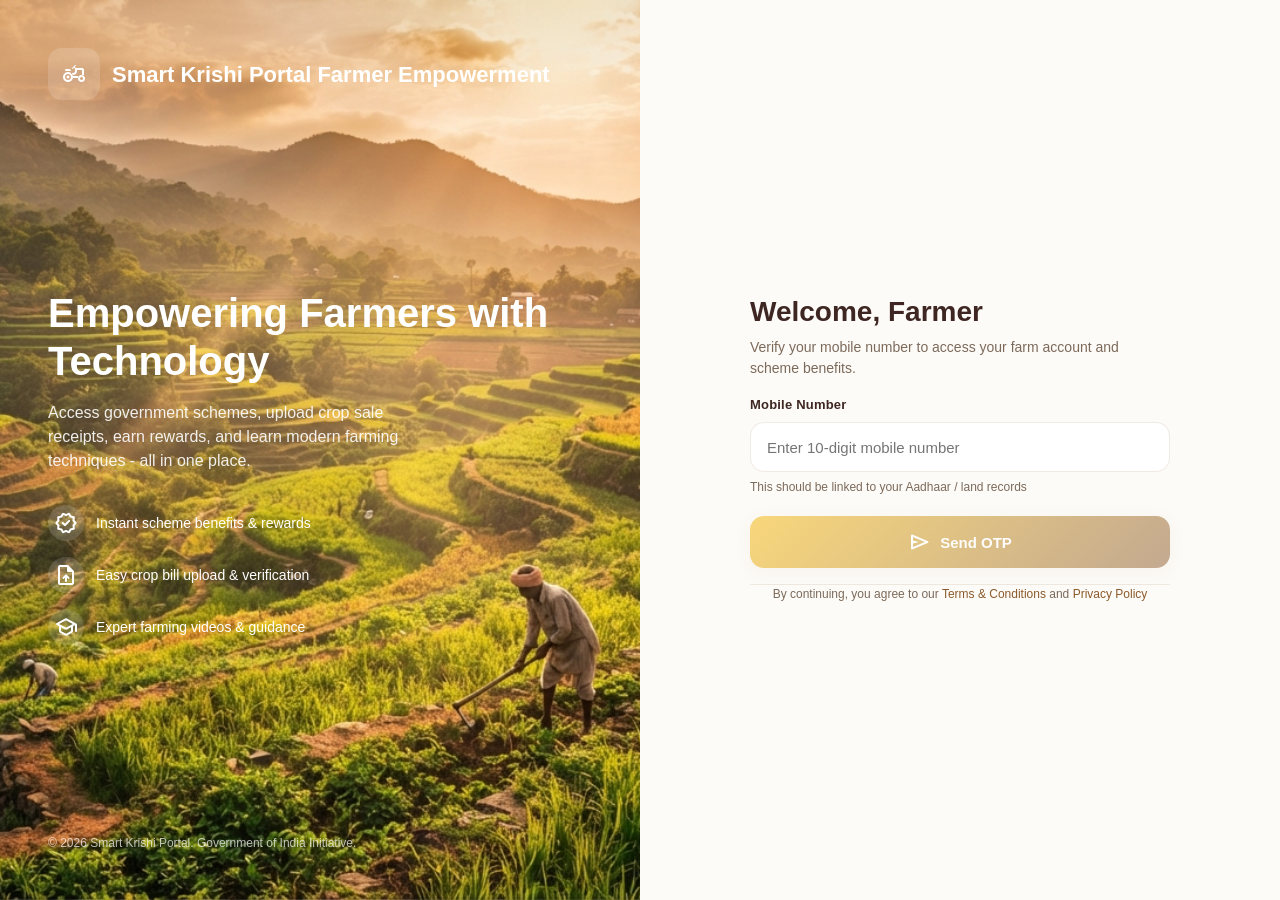
==== commit 155369bb: "Add files via upload" ====
--- a/index.html
+++ b/index.html
@@ -98,7 +98,7 @@
                     </button>
                 </form>
                 
-                <div style="margin-top: 32px; padding-top: 24px; border-top: 1px solid var(--brand-border); text-align: center;">
+                <div style="margin-top: 16px; border-top: 1px solid var(--brand-border); text-align: center;">
                     <p style="font-size: 12px; color: var(--brand-text-muted); line-height: 1.6;">
                         By continuing, you agree to our 
                         <a href="#" style="color: var(--brand-primary);">Terms & Conditions</a> and 
--- a/styles/styles.css
+++ b/styles/styles.css
@@ -77,7 +77,7 @@
   font-family: var(--font-body);
   background-color: #F5EFE6;
   color: var(--brand-text);
-  min-height: 100vh;
+  min-height: 100dvh;
   line-height: 1.5;
   transition: background-color 0.3s ease, color 0.3s ease;
   -webkit-font-smoothing: antialiased;
@@ -501,7 +501,7 @@
 .auth-form-subtitle {
   color: var(--brand-text-muted);
   font-size: 14px;
-  margin-bottom: 32px;
+  margin-bottom: 16px;
 }
 
 .form-group {
@@ -1871,7 +1871,7 @@
     display: none;
   }
   .auth-form-container {
-    padding: 24px;
+    padding: 20px;
   }
   .top-header {
     padding: 0 16px;
@@ -2787,11 +2787,11 @@
   scroll-snap-type: y mandatory;
   scroll-behavior: smooth;
   height: 100vh;
-  scrollbar-width: none; /* Firefox */
+  scrollbar-width: none;
 }
 
 .shorts-slider::-webkit-scrollbar {
-  display: none; /* Chrome, Safari, Edge */
+  display: none;
 }
 
 .short-slide {
